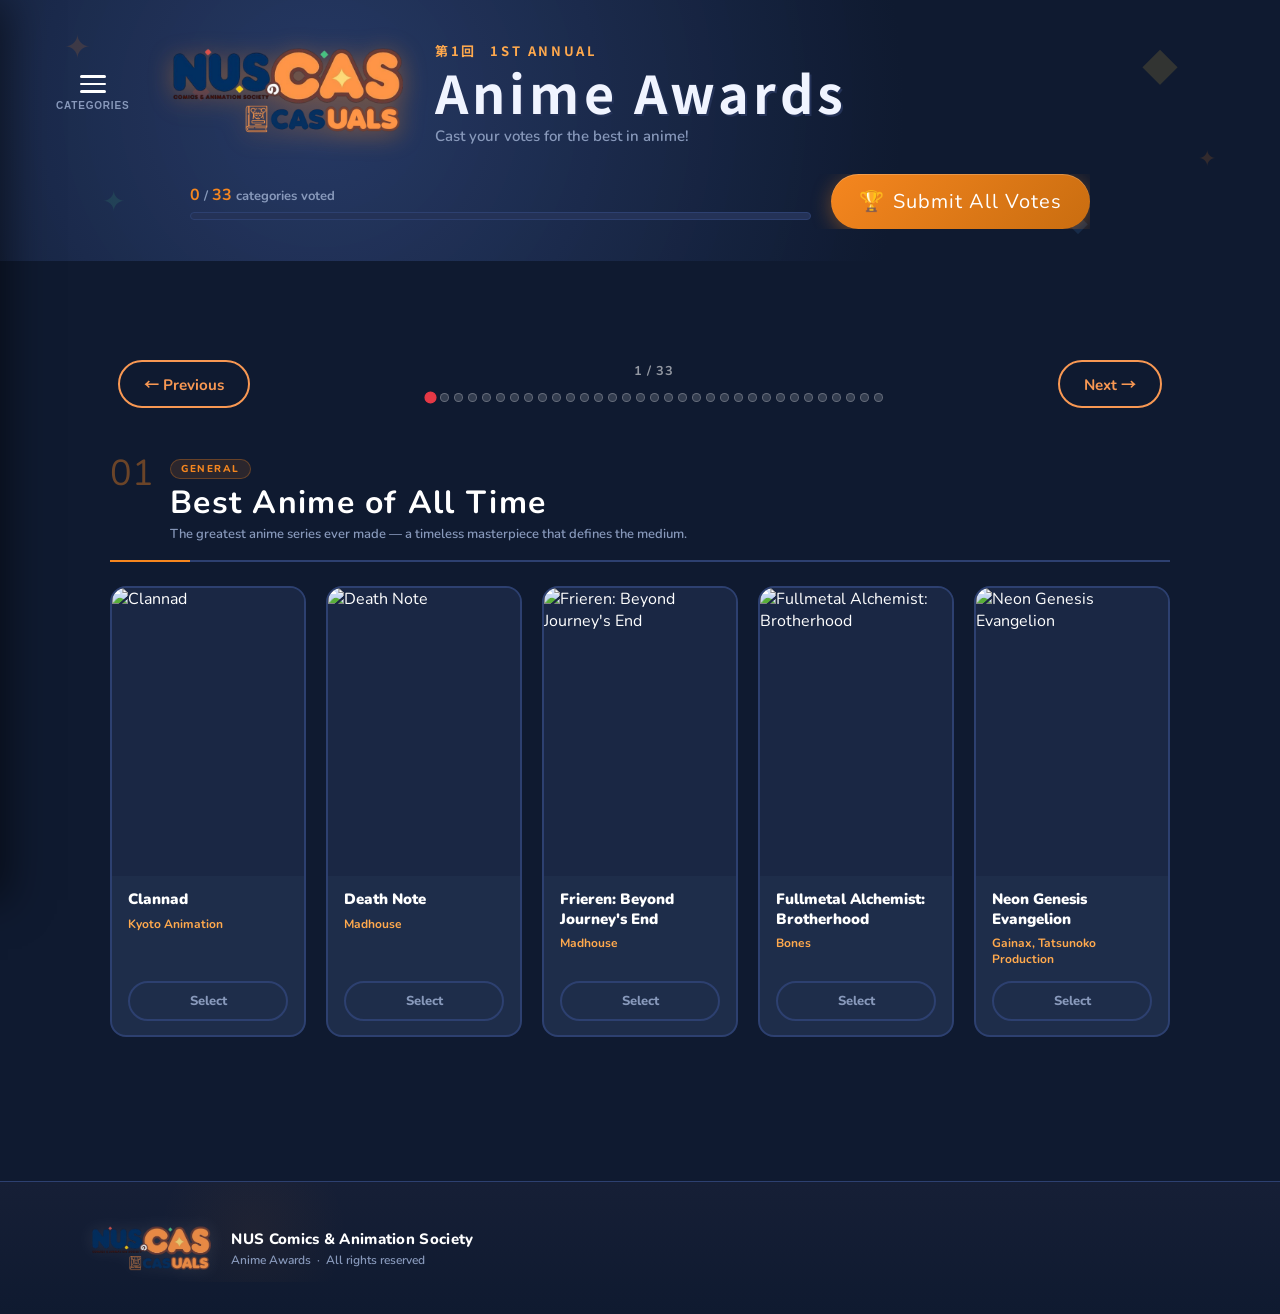
==== index.html @ cc3e3823 "Updated UI. Added Sidebar. Reorganized data.js." ====
<!DOCTYPE html>
<html lang="en">
<head>
  <meta charset="UTF-8" />
  <meta name="viewport" content="width=device-width, initial-scale=1.0" />
  <title>NUS CAS Anime Awards</title>
  <link rel="preconnect" href="https://fonts.googleapis.com">
  <link href="https://fonts.googleapis.com/css2?family=Bangers&family=Nunito:wght@400;600;700;800;900&family=Noto+Sans+JP:wght@400;700;900&display=swap" rel="stylesheet">
  <link rel="stylesheet" href="css/style.css" />
</head>
<body>

  <!-- SIDEBAR -->
  <div class="sidebar-overlay" id="sidebar-overlay" onclick="closeSidebar()"></div>
  <nav class="sidebar" id="sidebar">
    <div class="sidebar-header">
      <span class="sidebar-title">Category List</span>
      <button class="sidebar-close" onclick="closeSidebar()">✕</button>
    </div>
    <div class="sidebar-body" id="sidebar-body">
      <!-- injected by JS -->
    </div>
  </nav>

  <!-- HERO HEADER -->
  <header class="site-header">
    <div class="header-bg-effects">
      <div class="sparkle s1">✦</div>
      <div class="sparkle s2">◆</div>
      <div class="sparkle s3">✦</div>
      <div class="sparkle s4">◆</div>
      <div class="sparkle s5">✦</div>
      <div class="sparkle s6">◆</div>
    </div>
    <div class="header-inner">
      <button class="sidebar-toggle" onclick="openSidebar()" aria-label="Open category list">
        <span></span><span></span><span></span>
        <div class="sidebar-toggle-label">Categories</div>
      </button>
      <div class="logo-wrap">
        <img src="assets/logo-Photoroom.png" alt="NUS CAS Logo" class="site-logo" onerror="this.style.display='none'">
      </div>
      <div class="header-title-block">
        <p class="header-eyebrow"><span class="jp-text">第1回</span> 1st Annual</p>
        <h1 class="site-title">
          <span class="title-line2">Anime Awards</span>
        </h1>
        <p class="header-subtitle">Cast your votes for the best in anime!</p>
      </div>
    </div>

    <!-- Vote All Button -->
    <div class="header-cta">
      <div class="voting-status-bar">
        <div class="progress-info">
          <span id="categories-voted">0</span> / <span id="categories-total">25</span> categories voted
        </div>
        <div class="progress-track">
          <div class="progress-fill" id="vote-progress-bar"></div>
        </div>
      </div>
      <button class="btn-submit-all" id="submit-all-btn" onclick="submitAllVotes()">
        <span class="btn-icon">🏆</span> Submit All Votes
      </button>
    </div>
  </header>

  <!-- MAIN CONTENT -->
  <main class="main-content" id="main-content">
    <div class="categories-container" id="categories-container">
      <!-- Categories injected by JS -->
    </div>
  </main>

  <!-- SUBMISSION MODAL -->
<div class="modal-overlay" id="submit-modal" style="display:none">
    <div class="modal-box">
      <button class="modal-close-x" onclick="closeModal()" aria-label="Close modal">&times;</button>
      
      <div class="modal-header">
        <span class="modal-icon">🎌</span>
        <h2>Confirm Your Votes</h2>
      </div>
      <div class="modal-body" id="modal-vote-summary">
        </div>
      <div class="modal-unvoted-warning" id="modal-unvoted" style="display:none">
        <span>⚠️</span> <span id="unvoted-text"></span>
      </div>
      <div class="modal-actions">
        <button class="btn-cancel" onclick="closeModal()">Go Back</button>
        <button class="btn-confirm" id="confirm-submit-btn" onclick="confirmSubmit()">
          <span>Submit Votes 🏆</span>
        </button>
      </div>
    </div>
  </div>

  <!-- SUCCESS TOAST -->
  <div class="toast" id="toast" style="display:none">
    <span class="toast-icon">✅</span>
    <span id="toast-msg">Vote submitted!</span>
  </div>

  <!-- ALREADY VOTED MODAL -->
  <div class="modal-overlay" id="voted-modal" style="display:none">
    <div class="modal-box voted-modal-box">
      <div class="voted-icon">🏆</div>
      <h2>You've Already Voted!</h2>
      <p>Your votes have been recorded. Results will be revealed at the award ceremony.</p>
      <p class="voted-sub">Thank you for participating in the NUS CAS Anime Awards!</p>
      <button class="btn-confirm" onclick="document.getElementById('voted-modal').style.display='none'">Close</button>
    </div>
  </div>

  <footer class="site-footer">
  <div class="footer-inner">
    <img src="assets/logo-Photoroom.png" alt="NUSCAS Logo" class="footer-logo">
    <div class="footer-text-wrap">
      <div class="footer-name">NUS Comics & Animation Society</div>
      <div class="footer-sub">Anime Awards &nbsp;·&nbsp; All rights reserved</div>
    </div>
  </div>
</footer>

  <script src="js/data.js"></script>
  <script src="js/app.js"></script>
</body>
</html>
---- css/style.css ----
/* ============================
   CSS VARIABLES & RESET
   ============================ */
:root {
  --navy: #1a2744;
  --navy-dark: #0f1a30;
  --navy-mid: #243257;
  --orange: #f5861f;
  --orange-light: #ffa94d;
  --orange-dark: #c96d10;
  --red-diamond: #e03b3b;
  --green-diamond: #3db87a;
  --yellow-diamond: #f5c842;
  --blue-light: #4a90d9;
  --white: #ffffff;
  --off-white: #f0f4ff;
  --text-muted: #8899bb;
  --card-bg: #1e2d4a;
  --card-border: #2d4070;
  --radius: 16px;
  --radius-sm: 10px;
  --shadow: 0 8px 32px rgba(0,0,0,0.4);
  --shadow-lg: 0 16px 60px rgba(0,0,0,0.5);
  --transition: 0.25s cubic-bezier(0.34, 1.56, 0.64, 1);
}

*, *::before, *::after { box-sizing: border-box; margin: 0; padding: 0; }

html { scroll-behavior: smooth; }

body {
  font-family: 'Nunito', 'Noto Sans JP', sans-serif;
  background-color: var(--navy-dark);
  color: var(--white);
  min-height: 100vh;
  overflow-x: hidden;
  padding-top: 280px;
}

@media (max-width: 600px) {
  body { padding-top: 400px; }
}

/* ============================
   HEADER
   ============================ */
.site-header {
  background: radial-gradient(
    circle at 25% 40%, 
    rgba(45, 66, 115, 0.8) 0%,
    var(--navy-dark) 60%        
  );
  padding: 40px 24px 32px;
  position: relative;
  overflow: hidden;
  position: fixed;
  top: 0;
  left: 0;
  width: 100%;
  z-index: 1000;
  transition: all 0.3s cubic-bezier(0.4, 0, 0.2, 1);
}

.site-header.compact {
  padding: 10px 24px;
  /* Glassmorphism background - this creates the parallax depth! */
  background: rgba(15, 26, 48, 0.85); 
  backdrop-filter: blur(16px);
  -webkit-backdrop-filter: blur(16px);
  border-bottom: 1px solid var(--orange);
  box-shadow: 0 10px 30px rgba(0, 0, 0, 0.5);
}

.site-header::after {
  content: "";
  position: absolute;
  inset: 0;
  opacity: 0.03;
  background-image: url("https://www.transparenttextures.com/patterns/stardust.png");
  pointer-events: none;
}

.site-logo {
  filter: drop-shadow(0 0 10px rgba(255, 255, 255, 0.2));
  transition: height 0.3s cubic-bezier(0.4, 0, 0.2, 1), filter 0.3s ease;
  /* This adds a very faint 'aura' around the logo */
}

/* 4. Smoothly shrink the logo and text */
.site-logo {
  transition: height 0.3s ease;
}
.site-header.compact .site-logo {
  height: 48px; /* Shrinks the logo */
}

.site-header.compact .title-cas,
.site-header.compact .title-uals {
  font-size: 28px; /* Shrinks the title */
  transition: font-size 0.3s ease;
}

.header-eyebrow,
.title-line2,
.header-subtitle,
.header-cta {
  transition: opacity 0.2s ease-out, max-height 0.3s ease, margin 0.3s ease;
  max-height: 150px; /* Arbitrary number large enough to hold the content */
  opacity: 1;
  overflow: hidden;
}

.site-header.compact .header-eyebrow,
.site-header.compact .title-line2,
.site-header.compact .header-subtitle {
  opacity: 0;
  max-height: 0;
  margin-top: 0;
  margin-bottom: 0;
  pointer-events: none;
}

/* ── COMPACT HEADER: PROGRESS BAR ── */

/* Move the progress container to the right side */
.site-header.compact .header-cta {
  position: absolute;
  right: 24px;
  top: 50%;
  transform: translateY(-50%);
  margin-top: 0;
  width: 250px; 
  transition: opacity 0.3s ease;
}

/* Hide the giant submit button in the thin header to save space */
.site-header.compact .btn-submit-all {
  display: none;
}

/* Adjust the text slightly for the thin bar */
.site-header.compact .progress-info {
  margin-bottom: 4px;
  font-size: 12px;
}

/* ── MOBILE: EDGE LOADING BAR ── */
@media (max-width: 768px) {
  .site-header.compact .header-cta {
    /* Snap it to the absolute bottom edge of the header */
    top: auto;
    bottom: 0;
    right: 0;
    left: 0;
    width: 100%;
    transform: none;
  }
  
  .site-header.compact .progress-info {
    display: none; /* Hide the text on mobile so it doesn't overlap the logo */
  }
  
  .site-header.compact .progress-track {
    border-radius: 0; /* Make it a flat line */
    height: 3px;      /* Super thin Apple-style loading bar */
    border: none;
  }
  
  .site-header.compact .progress-fill {
    border-radius: 0;
  }
}

.category-nav {
  top: 66px; /* Adjust this by a few px if it overlaps the thin header */
}

.header-bg-effects {
  position: absolute; inset: 0; pointer-events: none; overflow: hidden;
}

.sparkle {
  position: absolute;
  font-size: 24px;
  opacity: 0.15;
  animation: floatSpark 6s ease-in-out infinite;
}
.sparkle.s1 { top: 10%; left: 5%; color: var(--orange); animation-delay: 0s; font-size: 32px; }
.sparkle.s2 { top: 30%; left: 15%; color: var(--red-diamond); animation-delay: 1s; font-size: 18px; }
.sparkle.s3 { top: 70%; left: 8%; color: var(--green-diamond); animation-delay: 2s; font-size: 28px; }
.sparkle.s4 { top: 15%; right: 8%; color: var(--yellow-diamond); animation-delay: 0.5s; font-size: 36px; }
.sparkle.s5 { top: 55%; right: 5%; color: var(--orange); animation-delay: 1.5s; font-size: 22px; }
.sparkle.s6 { top: 80%; right: 15%; color: var(--blue-light); animation-delay: 3s; font-size: 20px; }

@keyframes floatSpark {
  0%, 100% { transform: translateY(0) rotate(0deg); opacity: 0.15; }
  50% { transform: translateY(-20px) rotate(20deg); opacity: 0.35; }
}

.header-inner {
  max-width: 100%;
  padding: 0 24px;
  margin: 0;
  display: flex;
  align-items: center;
  gap: 32px;
  position: relative;
  z-index: 1;
}

.site-logo {
  height: 100px;
  width: auto;
  filter: drop-shadow(0 4px 12px rgba(245,134,31,0.4));
  flex-shrink: 0;
}

.header-eyebrow {
  font-family: 'Noto Sans JP', sans-serif;
  font-size: 13px;
  font-weight: 700;
  letter-spacing: 0.2em;
  text-transform: uppercase;
  color: var(--orange-light);
  margin-bottom: 6px;
}

.jp-text { margin-right: 8px; }

.site-title {
  font-family: 'Noto Sans JP', cursive;
  letter-spacing: 0.04em;
  line-height: 1;
  margin-bottom: 8px;
}

.title-cas {
  font-size: clamp(48px, 8vw, 80px);
  color: var(--orange);
  text-shadow: 3px 3px 0 var(--orange-dark), 0 0 40px rgba(245,134,31,0.5);
}

.title-uals {
  font-size: clamp(48px, 8vw, 80px);
  color: var(--white);
  text-shadow: 3px 3px 0 var(--navy-mid);
}

.title-line2 {
  display: block;
  font-size: clamp(28px, 5vw, 52px);
  color: var(--off-white);
  text-shadow: 2px 2px 0 var(--navy-mid);
  letter-spacing: 0.08em;
}

.header-subtitle {
  font-size: 15px;
  color: var(--text-muted);
  font-weight: 600;
}

/* Progress / CTA */
.header-cta {
  max-width: 900px;
  margin: 28px auto 0;
  display: flex;
  align-items: center;
  gap: 20px;
  position: relative;
  z-index: 1;
  flex-wrap: wrap;
}

.voting-status-bar {
  flex: 1;
  min-width: 200px;
}

.progress-info {
  font-size: 13px;
  font-weight: 700;
  color: var(--text-muted);
  margin-bottom: 6px;
}

.progress-info span {
  color: var(--orange);
  font-size: 16px;
}

.progress-track {
  height: 8px;
  background: var(--navy-mid);
  border-radius: 99px;
  overflow: hidden;
  border: 1px solid var(--card-border);
}

.progress-fill {
  height: 100%;
  width: 0%;
  background: linear-gradient(90deg, var(--orange), var(--yellow-diamond));
  border-radius: 99px;
  transition: width 0.5s ease;
  box-shadow: 0 0 10px rgba(245,134,31,0.6);
}

.btn-submit-all {
  background: linear-gradient(135deg, var(--orange), var(--orange-dark));
  color: white;
  border: none;
  padding: 14px 28px;
  border-radius: 50px;
  font-family: 'Nunito', cursive;
  font-size: 20px;
  letter-spacing: 0.05em;
  cursor: pointer;
  display: flex;
  align-items: center;
  gap: 8px;
  box-shadow: 0 4px 20px rgba(245,134,31,0.4), inset 0 1px 0 rgba(255,255,255,0.2);
  transition: transform 0.2s, box-shadow 0.2s;
  white-space: nowrap;
}

.btn-submit-all:hover {
  transform: scale(0.95);
  filter: brightness(1.15);
}

/* ============================
   CATEGORY FILTER NAV
   ============================ */
.category-nav {
  background: var(--navy);
  border-bottom: 2px solid var(--card-border);
  position: sticky;
  top: 0;
  z-index: 100;
  box-shadow: 0 4px 20px rgba(0,0,0,0.4);
}

.category-nav-inner {
  max-width: 1100px;
  margin: 0 auto;
  padding: 12px 20px;
  display: flex;
  gap: 8px;
  overflow-x: auto;
  scrollbar-width: none;
}
.category-nav-inner::-webkit-scrollbar { display: none; }

.cat-filter {
  background: var(--navy-mid);
  color: var(--text-muted);
  border: 2px solid var(--card-border);
  padding: 7px 18px;
  border-radius: 50px;
  font-family: 'Nunito', sans-serif;
  font-weight: 800;
  font-size: 13px;
  cursor: pointer;
  white-space: nowrap;
  transition: all 0.2s;
}

.cat-filter:hover {
  border-color: var(--orange);
  color: var(--orange);
}

.cat-filter.active {
  background: var(--orange);
  color: white;
  border-color: var(--orange);
  box-shadow: 0 2px 12px rgba(245,134,31,0.4);
}

/* ============================
   MAIN CONTENT
   ============================ */
.main-content {
  max-width: 1100px;
  margin: 0 auto;
  padding: 40px 20px 80px;
}

/* ============================
   CATEGORY SECTION
   ============================ */
.category-section {
  margin-bottom: 64px;
  animation: fadeInUp 0.5s ease both;
}

@keyframes fadeInUp {
  from { opacity: 0; transform: translateY(30px); }
  to { opacity: 1; transform: translateY(0); }
}

.category-header {
  display: flex;
  align-items: flex-start;
  gap: 16px;
  margin-bottom: 24px;
  padding-bottom: 16px;
  border-bottom: 2px solid var(--card-border);
  position: relative;
}

.category-header::before {
  content: '';
  position: absolute;
  bottom: -2px; left: 0;
  width: 80px; height: 2px;
  background: var(--orange);
}

.category-number {
  font-family: 'Nunito', cursive;
  font-size: 36px;
  color: var(--orange);
  opacity: 0.4;
  line-height: 1;
  min-width: 44px;
}

.category-title-wrap {}

.category-tag {
  display: inline-block;
  font-size: 10px;
  font-weight: 800;
  text-transform: uppercase;
  letter-spacing: 0.15em;
  color: var(--orange);
  background: rgba(245,134,31,0.12);
  border: 1px solid rgba(245,134,31,0.3);
  padding: 2px 10px;
  border-radius: 50px;
  margin-bottom: 6px;
}

.category-name {
  font-family: 'Nunito', cursive;
  font-size: clamp(22px, 4vw, 32px);
  letter-spacing: 0.04em;
  color: var(--white);
  line-height: 1.1;
}

.category-description {
  font-size: 13px;
  color: var(--text-muted);
  margin-top: 5px;
  font-weight: 600;
  max-width: 600px;
  line-height: 1.5;
}

.voted-badge {
  margin-left: auto;
  display: none;
  align-items: center;
  gap: 6px;
  background: rgba(61,184,122,0.15);
  border: 1px solid var(--green-diamond);
  color: var(--green-diamond);
  padding: 6px 14px;
  border-radius: 50px;
  font-weight: 800;
  font-size: 13px;
  white-space: nowrap;
  flex-shrink: 0;
}

.voted-badge.visible { display: flex; }

/* ============================
   NOMINEES GRID
   ============================ */
.nominees-grid {
  display: grid;
  grid-template-columns: repeat(5, 1fr); 
  gap: 20px;
  margin-top: 20px;
}

/* ============================
   NOMINEE CARD
   ============================ */
.nominee-card {
  background: var(--card-bg);
  border: 2px solid var(--card-border);
  border-radius: var(--radius);
  overflow: hidden;
  cursor: pointer;
  transition: transform var(--transition), border-color 0.2s, box-shadow 0.2s;
  position: relative;
  display: flex;
  flex-direction: column;
  height: 100%;
}

.nominee-card:hover {
  transform: translateY(-6px) scale(1.01);
  border-color: var(--orange);
  box-shadow: 0 12px 40px rgba(245,134,31,0.2);
}

.nominee-card.selected {
  border-color: var(--orange);
  box-shadow: 0 0 0 3px rgba(245,134,31,0.25), 0 12px 40px rgba(245,134,31,0.3);
  transform: translateY(-4px);
}

.nominee-card.selected .card-overlay {
  opacity: 1;
}

/* Media container */
.card-media {
  position: relative;
  width: 100%;
  aspect-ratio: 2 / 3;
  background: var(--navy);
  overflow: hidden;
}

/* Thumbnail image — always visible, sits behind video */
.card-media .card-thumbnail {
  width: 100%; height: 100%;
  object-fit: cover;
  display: block;
  position: absolute;
  inset: 0;
  z-index: 1;
}

.card-media .thumbnail-fallback {
  width: 100%; height: 100%;
  position: absolute;
  inset: 0;
  z-index: 1;
  display: flex;
  align-items: center;
  justify-content: center;
  background: linear-gradient(135deg, var(--navy-mid), var(--navy-dark));
}

/* Video sits on top of thumbnail, hidden until playing */
.card-media video {
  width: 100%; height: 100%;
  object-fit: cover;
  position: absolute;
  inset: 0;
  z-index: 2;
  opacity: 0;
  transition: opacity 0.3s;
  pointer-events: none;
}

.card-media .play-btn {
  position: absolute;
  bottom: 10px; right: 10px;
  background: rgba(245,134,31,0.9);
  color: white;
  border: none;
  border-radius: 50%;
  width: 36px; height: 36px;
  font-size: 14px;
  cursor: pointer;
  display: flex; align-items: center; justify-content: center;
  transition: transform 0.2s, background 0.2s;
  z-index: 10;
}
.card-media .play-btn:hover {
  transform: scale(1.15);
  background: var(--orange);
}

/* No media placeholder */
.no-media-placeholder {
  width: 100%; height: 100%;
  display: flex; flex-direction: column;
  align-items: center; justify-content: center;
  gap: 8px;
  color: var(--text-muted);
  font-size: 13px;
  font-weight: 700;
  background: linear-gradient(135deg, var(--navy-mid), var(--navy-dark));
}
.no-media-placeholder .placeholder-icon { font-size: 36px; opacity: 0.4; }

/* Card overlay when selected */
.card-overlay {
  position: absolute;
  inset: 0;
  background: rgba(245,134,31,0.12);
  opacity: 0;
  transition: opacity 0.2s;
  pointer-events: none;
  z-index: 9;
  display: flex; align-items: flex-start; justify-content: flex-end;
  padding: 10px;
}

.card-check {
  background: var(--orange);
  color: white;
  width: 28px; height: 28px;
  border-radius: 50%;
  display: flex; align-items: center; justify-content: center;
  font-size: 15px;
  font-weight: 900;
  box-shadow: 0 2px 8px rgba(0,0,0,0.4);
}

/* Card info */
.card-info {
  padding: 14px 16px;
  flex: 1; 
  display: flex;
  flex-direction: column;
}

.card-anime-name {
  font-family: 'Nunito', sans-serif;
  font-weight: 900;
  font-size: 15px;
  color: var(--white);
  margin-bottom: 4px;
  line-height: 1.3;
}

.card-nominee-label {
  font-size: 11px;
  font-weight: 700;
  color: var(--text-muted);
  text-transform: uppercase;
  letter-spacing: 0.1em;
}

/* For character/person nominees */
.card-secondary {
  font-size: 12px;
  color: var(--orange-light);
  font-weight: 700;
  margin-top: 2px;
}

/* Vote button inside card */
.card-vote-btn {
  margin: 0 16px 14px;
  width: calc(100% - 32px);
  padding: 9px;
  border-radius: 50px;
  border: 2px solid var(--card-border);
  background: transparent;
  color: var(--text-muted);
  font-family: 'Nunito', sans-serif;
  font-weight: 800;
  font-size: 13px;
  cursor: pointer;
  transition: all 0.2s;
}

.nominee-card:hover .card-vote-btn {
  border-color: var(--orange);
  color: var(--orange);
}

.nominee-card.selected .card-vote-btn {
  background: var(--orange);
  border-color: var(--orange);
  color: white;
  box-shadow: 0 2px 12px rgba(245,134,31,0.3);
}

/* Category already voted state */
.category-section.has-voted .nominee-card:not(.selected) {
  opacity: 0.5;
  pointer-events: none;
}

/* ============================
   MODALS
   ============================ */
.modal-overlay {
  position: fixed; inset: 0;
  background: rgba(10,15,30,0.85);
  backdrop-filter: blur(8px);
  z-index: 1000;
  display: flex; align-items: center; justify-content: center;
  padding: 20px;
  animation: fadeIn 0.2s ease;
}

@keyframes fadeIn { from { opacity: 0; } to { opacity: 1; } }

.modal-box {
  position: relative;
  background: var(--navy);
  border: 2px solid var(--card-border);
  border-radius: 20px;
  padding: 32px;
  max-width: 560px;
  width: 100%;
  max-height: 80vh;
  overflow-y: auto;
  box-shadow: var(--shadow-lg);
  animation: slideUp 0.3s cubic-bezier(0.34,1.56,0.64,1);
}

.modal-close-x {
  position: absolute;
  top: 16px;
  right: 16px;
  
  /* Circle Styling */
  width: 36px;
  height: 36px;
  background: var(--navy-mid); /* Darker blue circle to start */
  border: 1px solid var(--card-border);
  border-radius: 50%;
  
  /* Centering the X */
  display: flex;
  align-items: center;
  justify-content: center;
  
  /* Text/Icon Styling */
  color: var(--text-muted);
  font-size: 24px;
  line-height: 1;
  cursor: pointer;
  z-index: 10;
  
  /* Smooth transitions */
  transition: all 0.2s cubic-bezier(0.4, 0, 0.2, 1);
}

.modal-close-x:hover {
  background: var(--orange); /* Turns orange on hover */
  color: var(--white);       /* X turns white */
  border-color: var(--orange-light);
  transform: rotate(90deg) scale(1.1); /* Fun anime-style rotation */
  box-shadow: 0 0 15px rgba(245, 134, 31, 0.4);
}

/* Mobile adjustment */
@media (max-width: 600px) {
  .modal-close-x {
    top: 12px;
    right: 12px;
    width: 32px;
    height: 32px;
    font-size: 20px;
  }
}

@keyframes slideUp {
  from { opacity: 0; transform: translateY(40px) scale(0.95); }
  to { opacity: 1; transform: translateY(0) scale(1); }
}

/* Triggers when the .closing class is added by JS */
.modal-overlay.closing {
  animation: fadeOut 0.2s ease forwards;
}

.modal-overlay.closing .modal-box {
  /* Reversed version of your slideUp */
  animation: slideDown 0.2s cubic-bezier(0.34, 1.56, 0.64, 1) forwards;
}

@keyframes fadeOut {
  from { opacity: 1; }
  to { opacity: 0; }
}

@keyframes slideDown {
  from { 
    opacity: 1; 
    transform: translateY(0) scale(1); 
  }
  to { 
    opacity: 0; 
    transform: translateY(20px) scale(0.95); 
  }
}

.modal-header {
  display: flex; align-items: center; gap: 12px;
  margin-bottom: 24px;
}
.modal-icon { font-size: 32px; }
.modal-header h2 {
  font-family: 'Nunito', cursive;
  font-size: 28px;
  letter-spacing: 0.04em;
}

.vote-summary-item {
  display: flex;
  justify-content: space-between;
  align-items: center;
  padding: 10px 0;
  border-bottom: 1px solid var(--card-border);
  gap: 12px;
}

.vote-summary-item:last-child { border-bottom: none; }

.summary-category {
  font-size: 12px;
  font-weight: 800;
  color: var(--text-muted);
  text-transform: uppercase;
  letter-spacing: 0.08em;
  flex: 1;
}

.summary-pick {
  font-weight: 800;
  font-size: 14px;
  color: var(--orange-light);
  text-align: right;
}

.summary-novote {
  font-weight: 700;
  font-size: 13px;
  color: var(--red-diamond);
  font-style: italic;
  text-align: right;
}

.modal-unvoted-warning {
  background: rgba(224,59,59,0.1);
  border: 1px solid rgba(224,59,59,0.3);
  border-radius: var(--radius-sm);
  padding: 10px 14px;
  margin-top: 16px;
  font-size: 13px;
  font-weight: 700;
  color: var(--red-diamond);
  display: flex; gap: 8px; align-items: flex-start;
}

.modal-actions {
  display: flex; gap: 12px; margin-top: 24px;
}

.btn-cancel {
  flex: 1;
  padding: 12px;
  border-radius: 50px;
  border: 2px solid var(--card-border);
  background: transparent;
  color: var(--text-muted);
  font-family: 'Nunito', sans-serif;
  font-weight: 800;
  cursor: pointer;
  transition: all 0.2s;
}
.btn-cancel:hover { border-color: var(--white); color: var(--white); }

.btn-confirm {
  flex: 2;
  padding: 12px;
  border-radius: 50px;
  border: none;
  background: linear-gradient(135deg, var(--orange), var(--orange-dark));
  color: white;
  font-family: 'Nunito', cursive;
  font-size: 20px;
  letter-spacing: 0.05em;
  cursor: pointer;
  box-shadow: 0 4px 16px rgba(245,134,31,0.35);
  transition: all 0.2s;
}
.btn-confirm:hover { transform: translateY(-1px); box-shadow: 0 6px 24px rgba(245,134,31,0.5); }

.voted-modal-box { text-align: center; }
.voted-icon { font-size: 64px; margin-bottom: 16px; }
.voted-modal-box h2 {
  font-family: 'Nunito', cursive;
  font-size: 32px;
  letter-spacing: 0.04em;
  margin-bottom: 12px;
  color: var(--orange);
}
.voted-modal-box p { color: var(--text-muted); font-weight: 600; margin-bottom: 8px; font-size: 15px; }
.voted-sub { font-size: 13px; margin-bottom: 24px; }

/* ============================
   TOAST
   ============================ */
.toast {
  position: fixed;
  bottom: 30px; left: 50%;
  transform: translateX(-50%);
  background: #1e3d25;
  border: 1.5px solid var(--green-diamond);
  color: var(--green-diamond);
  padding: 12px 24px;
  border-radius: 50px;
  font-weight: 800;
  font-size: 14px;
  display: flex; align-items: center; gap: 10px;
  box-shadow: 0 8px 32px rgba(0,0,0,0.4);
  z-index: 2000;
  animation: toastIn 0.3s ease;
}
@keyframes toastIn {
  from { opacity:0; transform: translateX(-50%) translateY(20px); }
  to { opacity:1; transform: translateX(-50%) translateY(0); }
}

/* ============================
   ENHANCED FOOTER
   ============================ */
.site-footer {
  /* Linear gradient that feels like a soft light hitting the top edge */
  background: linear-gradient(to bottom, #161f36 0%, var(--navy-dark) 100%);
  border-top: 1px solid var(--card-border);
  padding: 40px 24px;
  position: relative;
  overflow: hidden;
}

/* Subtle glow behind the logo area specifically */
.site-footer::before {
  content: "";
  position: absolute;
  top: 0;
  left: 10%;
  width: 250px;
  height: 100px;
  background: radial-gradient(circle, rgba(245, 134, 31, 0.05) 0%, transparent 70%);
  pointer-events: none;
}

.footer-inner {
  max-width: 1100px; /* Matched to your main-content width */
  margin: 0 auto;
  display: flex;
  align-items: center;
  gap: 20px;
  position: relative;
  z-index: 1;
}

.footer-logo {
  height: 52px;
  width: auto;
  opacity: 0.9; /* Slightly higher than before for better visibility */
  filter: drop-shadow(0 0 8px rgba(255, 255, 255, 0.1));
  transition: opacity 0.3s ease;
}

.footer-logo:hover {
  opacity: 1;
}

.footer-text-wrap {
  display: flex;
  flex-direction: column;
}

.footer-name {
  font-weight: 800;
  font-size: 15px;
  color: var(--white);
  letter-spacing: 0.02em;
}

.footer-sub {
  font-size: 12px;
  color: var(--text-muted);
  margin-top: 3px;
  font-weight: 600;
}

/* ============================
   VIDEO PLAYING STATE
   ============================ */
/* When playing: video fades in over the thumbnail */
.card-media.playing video {
  opacity: 1;
}
/* Thumbnail stays underneath — always visible when not playing */

.card-media .play-btn.playing::before { content: '⏸'; }
.card-media .play-btn:not(.playing)::before { content: '▶'; }

/* ============================
   EMPTY / HIDDEN STATES
   ============================ */
.category-section.hidden { display: none; }

/* ============================
   SCROLLBAR
   ============================ */
::-webkit-scrollbar { width: 6px; height: 6px; }
::-webkit-scrollbar-track { background: var(--navy-dark); }
::-webkit-scrollbar-thumb { background: var(--navy-mid); border-radius: 99px; }
::-webkit-scrollbar-thumb:hover { background: var(--orange); }

/* ============================
   RESPONSIVE
   ============================ */
@media (max-width: 1024px) {
  .nominees-grid {
    grid-template-columns: repeat(3, 1fr);
  }
}

@media (max-width: 600px) {
  .header-inner { flex-direction: column; gap: 16px; text-align: center; }
  .site-logo { height: 70px; }
  .nominees-grid { grid-template-columns: repeat(2, 1fr); }
  .header-cta { flex-direction: column; align-items: stretch; }
  .btn-submit-all { justify-content: center; }
  .modal-box { padding: 24px 18px; }
}


/* ── Page navigation row ─────────────────────────────────── */
.page-nav {
  display: flex;
  align-items: center;
  justify-content: space-between;
  gap: 1rem;
  margin: 2.5rem 0 3rem;
  padding: 0 0.5rem;
}

/* ── Prev / Next buttons ─────────────────────────────────── */
.btn-page {
  font-family: inherit;
  font-size: 0.95rem;
  font-weight: 700;
  padding: 0.65rem 1.5rem;
  border-radius: 2rem;
  border: 2px solid var(--accent, #f89853);
  background: transparent;
  color: var(--accent, #f89853);
  cursor: pointer;
  -webkit-tap-highlight-color: transparent; /* Removes the ugly default grey flash on iOS/Android */
  transition: background 0.18s, color 0.18s, opacity 0.18s, transform 0.1s; /* Added transform to the transition */
  white-space: nowrap;
}

.btn-page:hover:not(:disabled),
.btn-page:active:not(:disabled) {
  background: var(--orange, #f5861f); /* Make sure this matches your orange variable */
  color: #fff;
}


.btn-page:active:not(:disabled) {
  transform: scale(0.95);
}

/* 4. Ensure the Submit button also gets the squish effect */
.btn-submit-nav:active:not(:disabled) {
  transform: scale(0.95);
}

.btn-submit-nav:hover {
  filter: brightness(1.15);
}

/* ── Center info block ───────────────────────────────────── */
.page-nav-info {
  display: flex;
  flex-direction: column;
  align-items: center;
  gap: 0.55rem;
  flex: 1;
}

.page-counter {
  font-size: 0.8rem;
  font-weight: 700;
  letter-spacing: 0.08em;
  opacity: 0.55;
  text-transform: uppercase;
}

/* ── Dot row ─────────────────────────────────────────────── */
.page-dots {
  display: flex;
  flex-wrap: nowrap;
  justify-content: center;
  gap: 5px;
  max-width: 600px;
  overflow-x: auto;
  scrollbar-width: none;
  padding: 4px 2px;
}
.page-dots::-webkit-scrollbar { display: none; }

.page-dot {
  width: 9px;
  height: 9px;
  border-radius: 50%;
  background: rgba(255, 255, 255, 0.15);
  border: 1.5px solid rgba(255, 255, 255, 0.25);
  cursor: pointer;
  transition: background 0.15s, transform 0.15s, border-color 0.15s;
  flex-shrink: 0;
}

.page-dot:hover {
  transform: scale(1.3);
}

/* Currently visible category */
.page-dot.active {
  background: var(--accent, #e63946);
  border-color: var(--accent, #e63946);
  transform: scale(1.35);
}

/* Category already voted in */
.page-dot.voted {
  background: #3db87a;
  border-color: #3db87a;
}

/* Voted AND currently active */
.page-dot.voted.active {
  background: #3db87a;
  border-color: #3db87a;
  box-shadow: 0 0 0 2px rgba(61, 184, 122, 0.4);
}

/* ── Responsive ──────────────────────────────────────────── */
@media (max-width: 480px) {
  .btn-page {
    padding: 0.55rem 1rem;
    font-size: 0.85rem;
  }
}

/* ── CUSTOM MOBILE DROPDOWN ── */
.custom-mobile-dropdown {
  display: none; /* Hidden on desktop */
  position: relative;
  width: 100%;
  max-width: 280px;
  margin-top: 8px;
  margin-bottom: 8px;
}

.dropdown-btn {
  width: 100%;
  padding: 10px 16px;
  background: var(--navy-mid);
  border: 2px solid var(--card-border);
  border-radius: var(--radius-sm);
  color: var(--white);
  font-family: 'Nunito', sans-serif;
  font-weight: 700;
  font-size: 14px;
  cursor: pointer;
  display: flex;
  justify-content: space-between;
  align-items: center;
  transition: border-color 0.2s;
}

.dropdown-btn:focus, .dropdown-btn:active {
  border-color: var(--orange);
  outline: none;
}

.dropdown-text {
  white-space: nowrap;
  overflow: hidden;
  text-overflow: ellipsis;
  padding-right: 10px;
}

.dropdown-icon {
  font-size: 10px;
  color: var(--orange);
}

/* The List Container */
.dropdown-list {
  display: none; /* Hidden by default */
  position: absolute;
  top: calc(100% + 4px);
  left: 0;
  width: 100%;
  max-height: 250px; /* Limits height so it scrolls */
  overflow-y: auto;
  background: var(--navy-dark);
  border: 2px solid var(--card-border);
  border-radius: var(--radius-sm);
  box-shadow: 0 8px 32px rgba(0,0,0,0.6);
  z-index: 1000;
  list-style: none;
  padding: 0;
  margin: 0;
}

.dropdown-list.show {
  display: block;
  animation: fadeIn 0.2s ease;
}

/* The Individual Items */
.dropdown-item {
  padding: 12px 16px;
  font-family: 'Nunito', sans-serif;
  font-size: 14px;
  font-weight: 600;
  color: var(--text-muted);
  cursor: pointer;
  display: flex;
  justify-content: space-between;
  align-items: center;
  border-bottom: 1px solid rgba(255,255,255,0.05);
  transition: background 0.1s, color 0.1s;
}

.dropdown-item:last-child {
  border-bottom: none;
}

/* Hover & Active States */
.dropdown-item:hover, .dropdown-item:active {
  background: var(--navy-mid);
  color: var(--white);
}

.dropdown-item.active {
  background: rgba(245, 134, 31, 0.1);
  color: var(--orange);
  border-left: 3px solid var(--orange);
  padding-left: 13px; /* Adjust padding to offset the border */
}

/* The Voted Checkmark */
.item-voted {
  color: var(--green-diamond);
  font-weight: 900;
  font-size: 12px;
}

/* ── RESPONSIVE SWITCHING ── */
/* ── RESPONSIVE SWITCHING ── */
@media (max-width: 768px) {
  /* Hide the desktop dots */
  .page-dots { display: none; }
  
  /* Show the mobile dropdown */
  .custom-mobile-dropdown { 
    display: block; 
    width: 100%; 
    max-width: 100%; /* Allow it to fill the screen width */
    margin-top: 10px;
  }
  
  /* Use CSS Grid to organize the nav controls */
  .page-nav { 
    display: grid;
    grid-template-columns: 1fr 1fr; /* Split bottom row 50/50 */
    grid-template-areas: 
      "info info"
      "prev next";
    gap: 12px 16px; /* 12px vertical gap, 16px horizontal gap */
    width: 100%;
    margin: 1.5rem 0 2rem;
  }
  
  .page-nav-info { 
    grid-area: info; 
    width: 100%; 
    display: flex; 
    flex-direction: column; 
    align-items: center;
    margin-bottom: 0;
  }

  /* Force buttons into their grid areas and make them fill the space */
  .btn-prev { 
    grid-area: prev; 
    width: 100%; 
    justify-content: center;
  }
  
  .btn-next, .btn-submit-nav { 
    grid-area: next; 
    width: 100%; 
    justify-content: center;
  }
}

/* ============================
   SIDEBAR
   ============================ */
.sidebar-toggle {
  display: flex;
  flex-direction: column;
  align-items: center;
  gap: 5px;
  background: none;
  border: none;
  cursor: pointer;
  padding: 8px;
  flex-shrink: 0;
  z-index: 10;
}

.sidebar-toggle span {
  display: block;
  width: 26px;
  height: 2.5px;
  background: var(--white);
  border-radius: 99px;
  transition: background 0.2s;
}

.sidebar-toggle:hover span { background: var(--orange); }

.sidebar-toggle-label {
  font-size: 10px;
  font-weight: 800;
  letter-spacing: 0.08em;
  text-transform: uppercase;
  color: var(--text-muted);
  margin-top: 2px;
}

.sidebar-toggle:hover .sidebar-toggle-label { color: var(--orange); }

/* Overlay */
.sidebar-overlay {
  display: none;
  position: fixed;
  inset: 0;
  background: rgba(0, 0, 0, 0.6);
  backdrop-filter: blur(4px);
  z-index: 1100;
}
.sidebar-overlay.visible { display: block; }

/* Sidebar panel */
.sidebar {
  position: fixed;
  top: 0; left: 0;
  height: 100%;
  width: 300px;
  background: var(--navy);
  border-right: 2px solid var(--card-border);
  z-index: 1200;
  display: flex;
  flex-direction: column;
  transform: translateX(-100%);
  transition: transform 0.3s cubic-bezier(0.4, 0, 0.2, 1);
  box-shadow: 8px 0 40px rgba(0,0,0,0.5);
}

.sidebar.open { transform: translateX(0); }

.sidebar-header {
  display: flex;
  align-items: center;
  justify-content: space-between;
  padding: 20px 20px 16px;
  border-bottom: 2px solid var(--card-border);
  flex-shrink: 0;
}

.sidebar-title {
  font-family: 'Bangers', cursive;
  font-size: 22px;
  letter-spacing: 0.06em;
  color: var(--orange);
}

.sidebar-close {
  background: none;
  border: none;
  color: var(--text-muted);
  font-size: 18px;
  cursor: pointer;
  padding: 4px 8px;
  border-radius: 6px;
  transition: color 0.2s, background 0.2s;
}
.sidebar-close:hover { color: var(--white); background: var(--navy-mid); }

/* Scrollable body */
.sidebar-body {
  overflow-y: auto;
  flex: 1;
  padding: 12px 0 24px;
}

/* Group */
.sidebar-group { margin-bottom: 8px; }

.sidebar-group-label {
  font-size: 10px;
  font-weight: 900;
  text-transform: uppercase;
  letter-spacing: 0.15em;
  color: var(--orange);
  padding: 10px 20px 6px;
  opacity: 0.8;
}

.sidebar-group-list {
  list-style: none;
  padding: 0; margin: 0;
}

/* Item */
.sidebar-item {
  display: flex;
  align-items: center;
  justify-content: space-between;
  padding: 9px 20px;
  cursor: pointer;
  font-size: 13px;
  font-weight: 700;
  color: var(--text-muted);
  border-left: 3px solid transparent;
  transition: background 0.15s, color 0.15s, border-color 0.15s;
}

.sidebar-item:hover {
  background: var(--navy-mid);
  color: var(--white);
}

.sidebar-item.active {
  background: rgba(245,134,31,0.1);
  color: var(--orange);
  border-left-color: var(--orange);
}

.sidebar-item-check {
  color: var(--green-diamond);
  font-weight: 900;
  font-size: 12px;
  flex-shrink: 0;
}
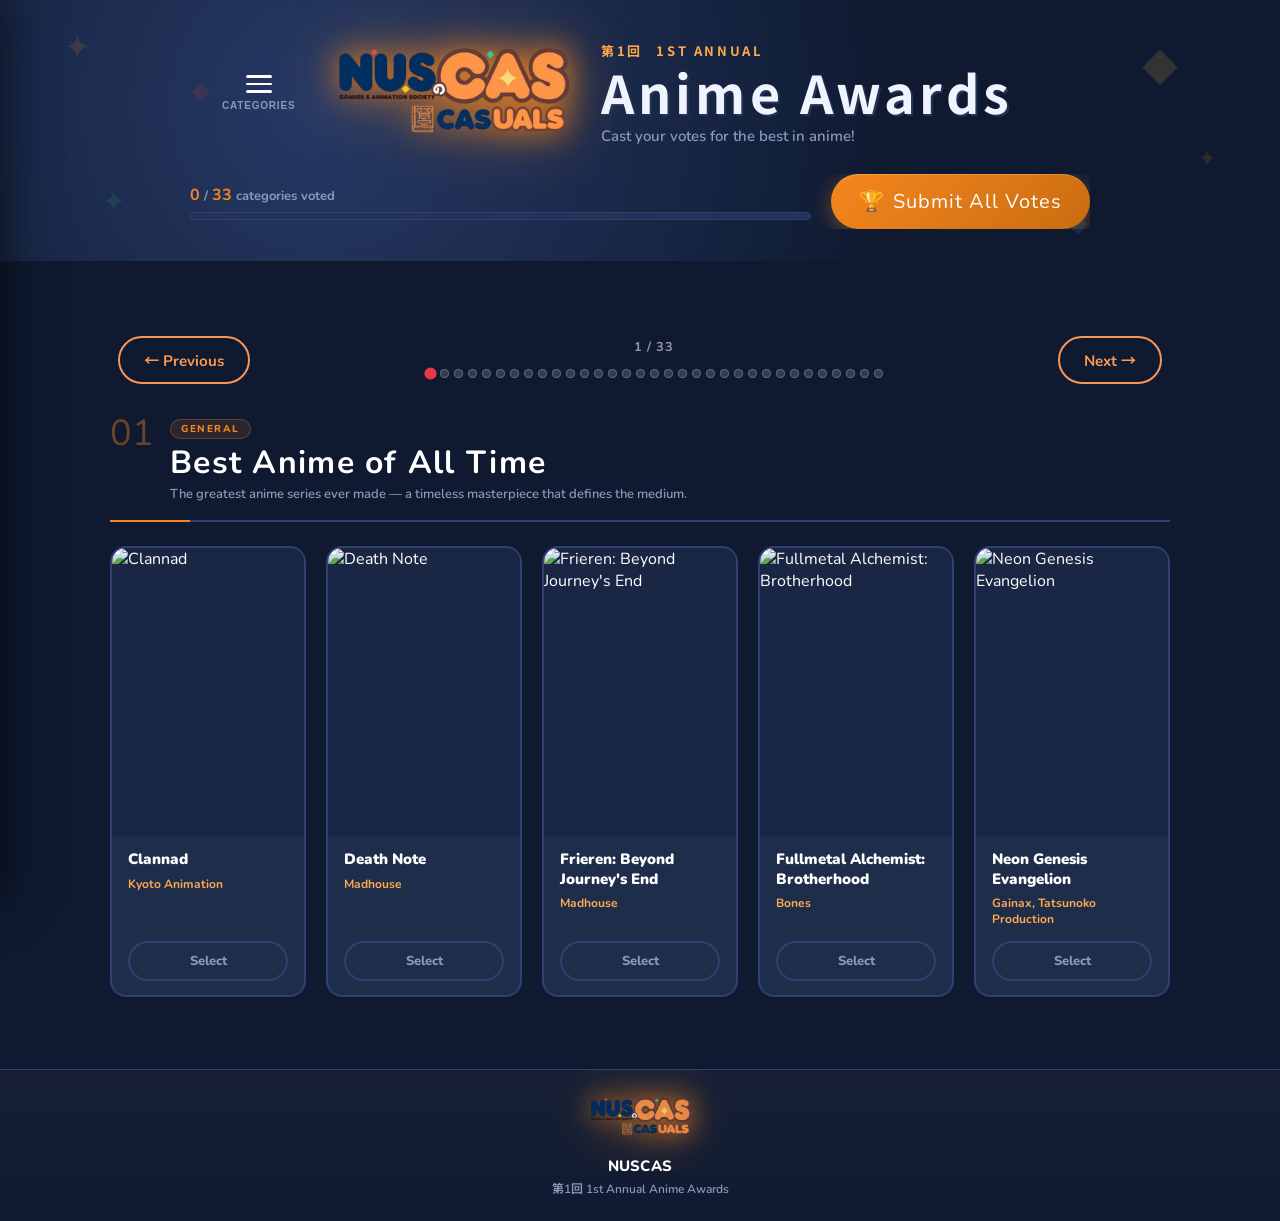
==== commit f597d13a: "Added website link. Fixed autoscroll." ====
--- a/index.html
+++ b/index.html
@@ -114,10 +114,12 @@
 
   <footer class="site-footer">
   <div class="footer-inner">
-    <img src="assets/logo-Photoroom.png" alt="NUSCAS Logo" class="footer-logo">
+    <a href="https://nuscas.com/" target="_blank" rel="noopener noreferrer">
+      <img src="assets/logo-Photoroom.png" alt="NUSCAS Logo" class="footer-logo">
+    </a>
     <div class="footer-text-wrap">
-      <div class="footer-name">NUS Comics & Animation Society</div>
-      <div class="footer-sub">Anime Awards &nbsp;·&nbsp; All rights reserved</div>
+      <span class="footer-name">NUSCAS</span>
+      <span class="footer-sub">第1回 1st Annual Anime Awards</span>
     </div>
   </div>
 </footer>
--- a/css/style.css
+++ b/css/style.css
@@ -38,7 +38,7 @@
 }
 
 @media (max-width: 600px) {
-  body { padding-top: 400px; }
+  body { padding-top: 380px; }
 }
 
 /* ============================
@@ -80,16 +80,6 @@
   pointer-events: none;
 }
 
-.site-logo {
-  filter: drop-shadow(0 0 10px rgba(255, 255, 255, 0.2));
-  transition: height 0.3s cubic-bezier(0.4, 0, 0.2, 1), filter 0.3s ease;
-  /* This adds a very faint 'aura' around the logo */
-}
-
-/* 4. Smoothly shrink the logo and text */
-.site-logo {
-  transition: height 0.3s ease;
-}
 .site-header.compact .site-logo {
   height: 48px; /* Shrinks the logo */
 }
@@ -110,14 +100,35 @@
   overflow: hidden;
 }
 
-.site-header.compact .header-eyebrow,
-.site-header.compact .title-line2,
 .site-header.compact .header-subtitle {
   opacity: 0;
   max-height: 0;
   margin-top: 0;
   margin-bottom: 0;
   pointer-events: none;
+}
+
+/* Ensure the '1st Annual' eyebrow stays visible in compact mode */
+.site-header.compact .header-eyebrow {
+  opacity: 1;
+  max-height: 20px;
+  font-size: 10px; /* Smaller for the thin bar */
+  margin-bottom: 2px;
+  pointer-events: auto;
+}
+
+/* Keep the title shrinking as before */
+.site-header.compact .site-title {
+  margin-bottom: 0;
+}
+
+/* Ensure 'Anime Awards' (title-line2) stays visible in compact mode */
+.site-header.compact .title-line2 {
+  opacity: 1;
+  max-height: 40px;
+  font-size: 18px; /* Scaled down for the thin bar */
+  margin-top: -4px;
+  display: block;
 }
 
 /* ── COMPACT HEADER: PROGRESS BAR ── */
@@ -172,7 +183,7 @@
 }
 
 .category-nav {
-  top: 66px; /* Adjust this by a few px if it overlaps the thin header */
+  top: 85px; /* Adjust this by a few px if it overlaps the thin header */
 }
 
 .header-bg-effects {
@@ -198,9 +209,9 @@
 }
 
 .header-inner {
-  max-width: 100%;
+  max-width: 900px;
   padding: 0 24px;
-  margin: 0;
+  margin: 0 auto;
   display: flex;
   align-items: center;
   gap: 32px;
@@ -208,11 +219,19 @@
   z-index: 1;
 }
 
+.site-header.compact .header-inner {
+  max-width: 100%;
+  margin: 0;
+}
+
+/* Enhanced Logo Glow */
 .site-logo {
   height: 100px;
   width: auto;
-  filter: drop-shadow(0 4px 12px rgba(245,134,31,0.4));
+  filter: drop-shadow(0 0 15px rgba(245,134,31,0.8)) 
+          drop-shadow(0 0 30px rgba(245,134,31,0.4)); /* Doubled intensity */
   flex-shrink: 0;
+  transition: height 0.3s ease, filter 0.3s ease;
 }
 
 .header-eyebrow {
@@ -384,14 +403,14 @@
 .main-content {
   max-width: 1100px;
   margin: 0 auto;
-  padding: 40px 20px 80px;
+  padding: 40px 20px 40px;
 }
 
 /* ============================
    CATEGORY SECTION
    ============================ */
 .category-section {
-  margin-bottom: 64px;
+  margin-bottom: 32px;
   animation: fadeInUp 0.5s ease both;
 }
 
@@ -921,13 +940,13 @@
 }
 
 /* ============================
-   ENHANCED FOOTER
+   ENHANCED FOOTER 
    ============================ */
 .site-footer {
   /* Linear gradient that feels like a soft light hitting the top edge */
   background: linear-gradient(to bottom, #161f36 0%, var(--navy-dark) 100%);
   border-top: 1px solid var(--card-border);
-  padding: 40px 24px;
+  padding: 24px 24px; /* Reduced padding from 40px to 24px for smaller height */
   position: relative;
   overflow: hidden;
 }
@@ -937,7 +956,8 @@
   content: "";
   position: absolute;
   top: 0;
-  left: 10%;
+  left: 50%; /* Moved to center */
+  transform: translateX(-50%); /* Keeps glow centered */
   width: 250px;
   height: 100px;
   background: radial-gradient(circle, rgba(245, 134, 31, 0.05) 0%, transparent 70%);
@@ -945,30 +965,38 @@
 }
 
 .footer-inner {
-  max-width: 1100px; /* Matched to your main-content width */
+  max-width: 1100px;
   margin: 0 auto;
   display: flex;
-  align-items: center;
-  gap: 20px;
+  flex-direction: column; /* Stack logo and text vertically */
+  align-items: center;    /* Center items horizontally */
+  justify-content: center; /* Center items vertically */
+  text-align: center;      /* Center text alignment */
+  gap: 12px;               /* Reduced gap for smaller height */
   position: relative;
   z-index: 1;
 }
 
 .footer-logo {
-  height: 52px;
+  height: 44px;
   width: auto;
-  opacity: 0.9; /* Slightly higher than before for better visibility */
-  filter: drop-shadow(0 0 8px rgba(255, 255, 255, 0.1));
-  transition: opacity 0.3s ease;
+  opacity: 0.9;
+  /* Matching the high-intensity aura from the header */
+  filter: drop-shadow(0 0 12px rgba(245, 134, 31, 0.7)) 
+          drop-shadow(0 0 20px rgba(245, 134, 31, 0.3));
+  transition: opacity 0.3s ease, filter 0.3s ease;
 }
 
 .footer-logo:hover {
   opacity: 1;
+  filter: drop-shadow(0 0 15px rgba(245, 134, 31, 0.9)) 
+          drop-shadow(0 0 25px rgba(245, 134, 31, 0.5));
 }
 
 .footer-text-wrap {
   display: flex;
   flex-direction: column;
+  align-items: center; /* Center the text lines */
 }
 
 .footer-name {
@@ -1035,7 +1063,7 @@
   align-items: center;
   justify-content: space-between;
   gap: 1rem;
-  margin: 2.5rem 0 3rem;
+  margin: 1rem 0 2rem;
   padding: 0 0.5rem;
 }
 
@@ -1262,12 +1290,12 @@
   .page-dots { display: none; }
   
   /* Show the mobile dropdown */
-  .custom-mobile-dropdown { 
+  /* .custom-mobile-dropdown { 
     display: block; 
     width: 100%; 
-    max-width: 100%; /* Allow it to fill the screen width */
+    max-width: 100%; 
     margin-top: 10px;
-  }
+  } */
   
   /* Use CSS Grid to organize the nav controls */
   .page-nav { 
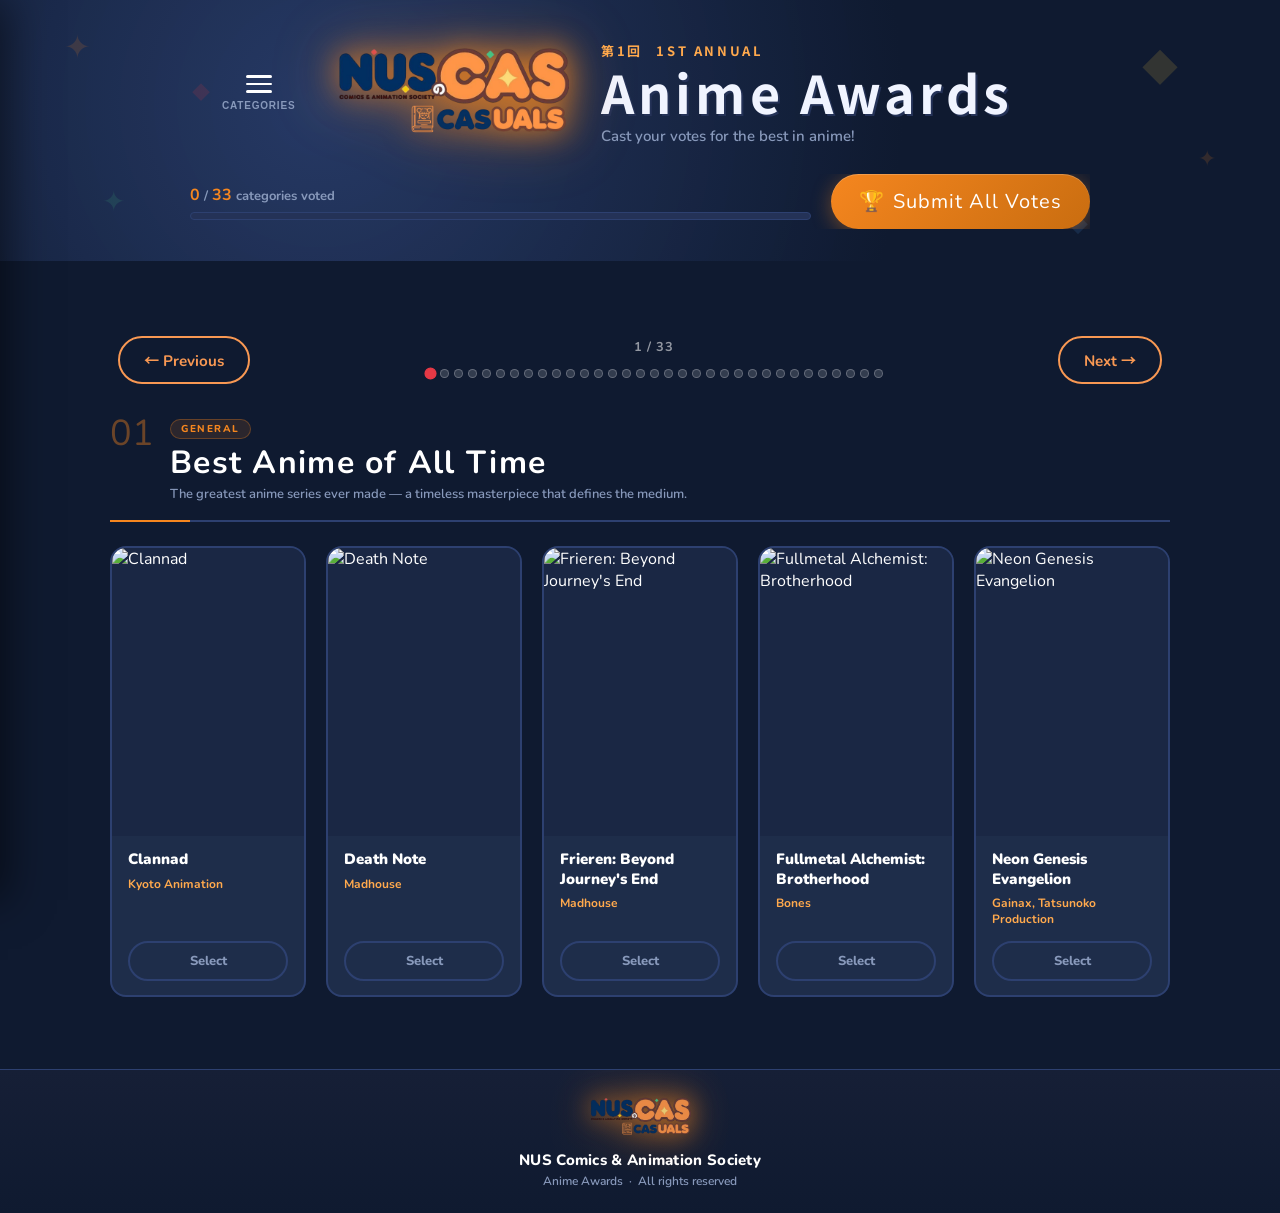
==== commit 5f985594: "Add favicon" ====
--- a/index.html
+++ b/index.html
@@ -3,10 +3,11 @@
 <head>
   <meta charset="UTF-8" />
   <meta name="viewport" content="width=device-width, initial-scale=1.0" />
-  <title>NUS CAS Anime Awards</title>
+  <title>NUSCAS Anime Awards</title>
   <link rel="preconnect" href="https://fonts.googleapis.com">
   <link href="https://fonts.googleapis.com/css2?family=Bangers&family=Nunito:wght@400;600;700;800;900&family=Noto+Sans+JP:wght@400;700;900&display=swap" rel="stylesheet">
   <link rel="stylesheet" href="css/style.css" />
+  <link rel="icon" type="image/png" href="assets/images/nuscas_logo.ico">
 </head>
 <body>
 
@@ -114,12 +115,10 @@
 
   <footer class="site-footer">
   <div class="footer-inner">
-    <a href="https://nuscas.com/" target="_blank" rel="noopener noreferrer">
-      <img src="assets/logo-Photoroom.png" alt="NUSCAS Logo" class="footer-logo">
-    </a>
+    <img src="assets/logo-Photoroom.png" alt="NUSCAS Logo" class="footer-logo">
     <div class="footer-text-wrap">
-      <span class="footer-name">NUSCAS</span>
-      <span class="footer-sub">第1回 1st Annual Anime Awards</span>
+      <div class="footer-name">NUS Comics & Animation Society</div>
+      <div class="footer-sub">Anime Awards &nbsp;·&nbsp; All rights reserved</div>
     </div>
   </div>
 </footer>
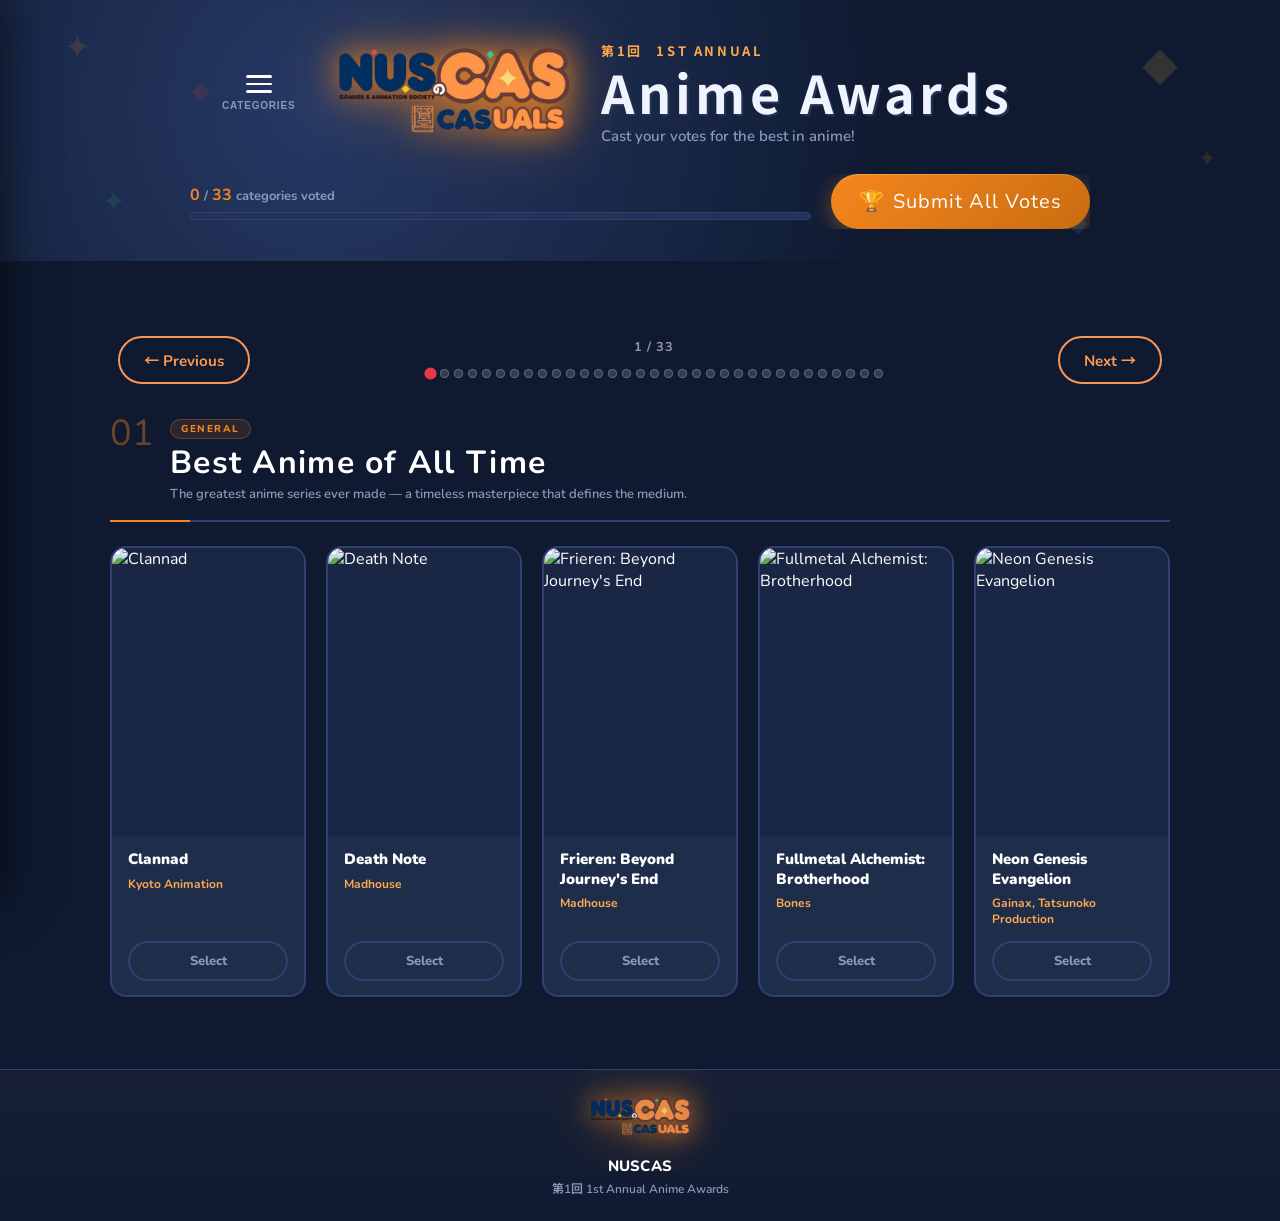
==== commit a323974d: "Revert "Telegram browser detection" This reverts commit 80a0493b77b965fa11bd902525b4bfff459b36c7." ====
--- a/index.html
+++ b/index.html
@@ -115,10 +115,12 @@
 
   <footer class="site-footer">
   <div class="footer-inner">
-    <img src="assets/logo-Photoroom.png" alt="NUSCAS Logo" class="footer-logo">
+    <a href="https://nuscas.com/" target="_blank" rel="noopener noreferrer">
+      <img src="assets/logo-Photoroom.png" alt="NUSCAS Logo" class="footer-logo">
+    </a>
     <div class="footer-text-wrap">
-      <div class="footer-name">NUS Comics & Animation Society</div>
-      <div class="footer-sub">Anime Awards &nbsp;·&nbsp; All rights reserved</div>
+      <span class="footer-name">NUSCAS</span>
+      <span class="footer-sub">第1回 1st Annual Anime Awards</span>
     </div>
   </div>
 </footer>
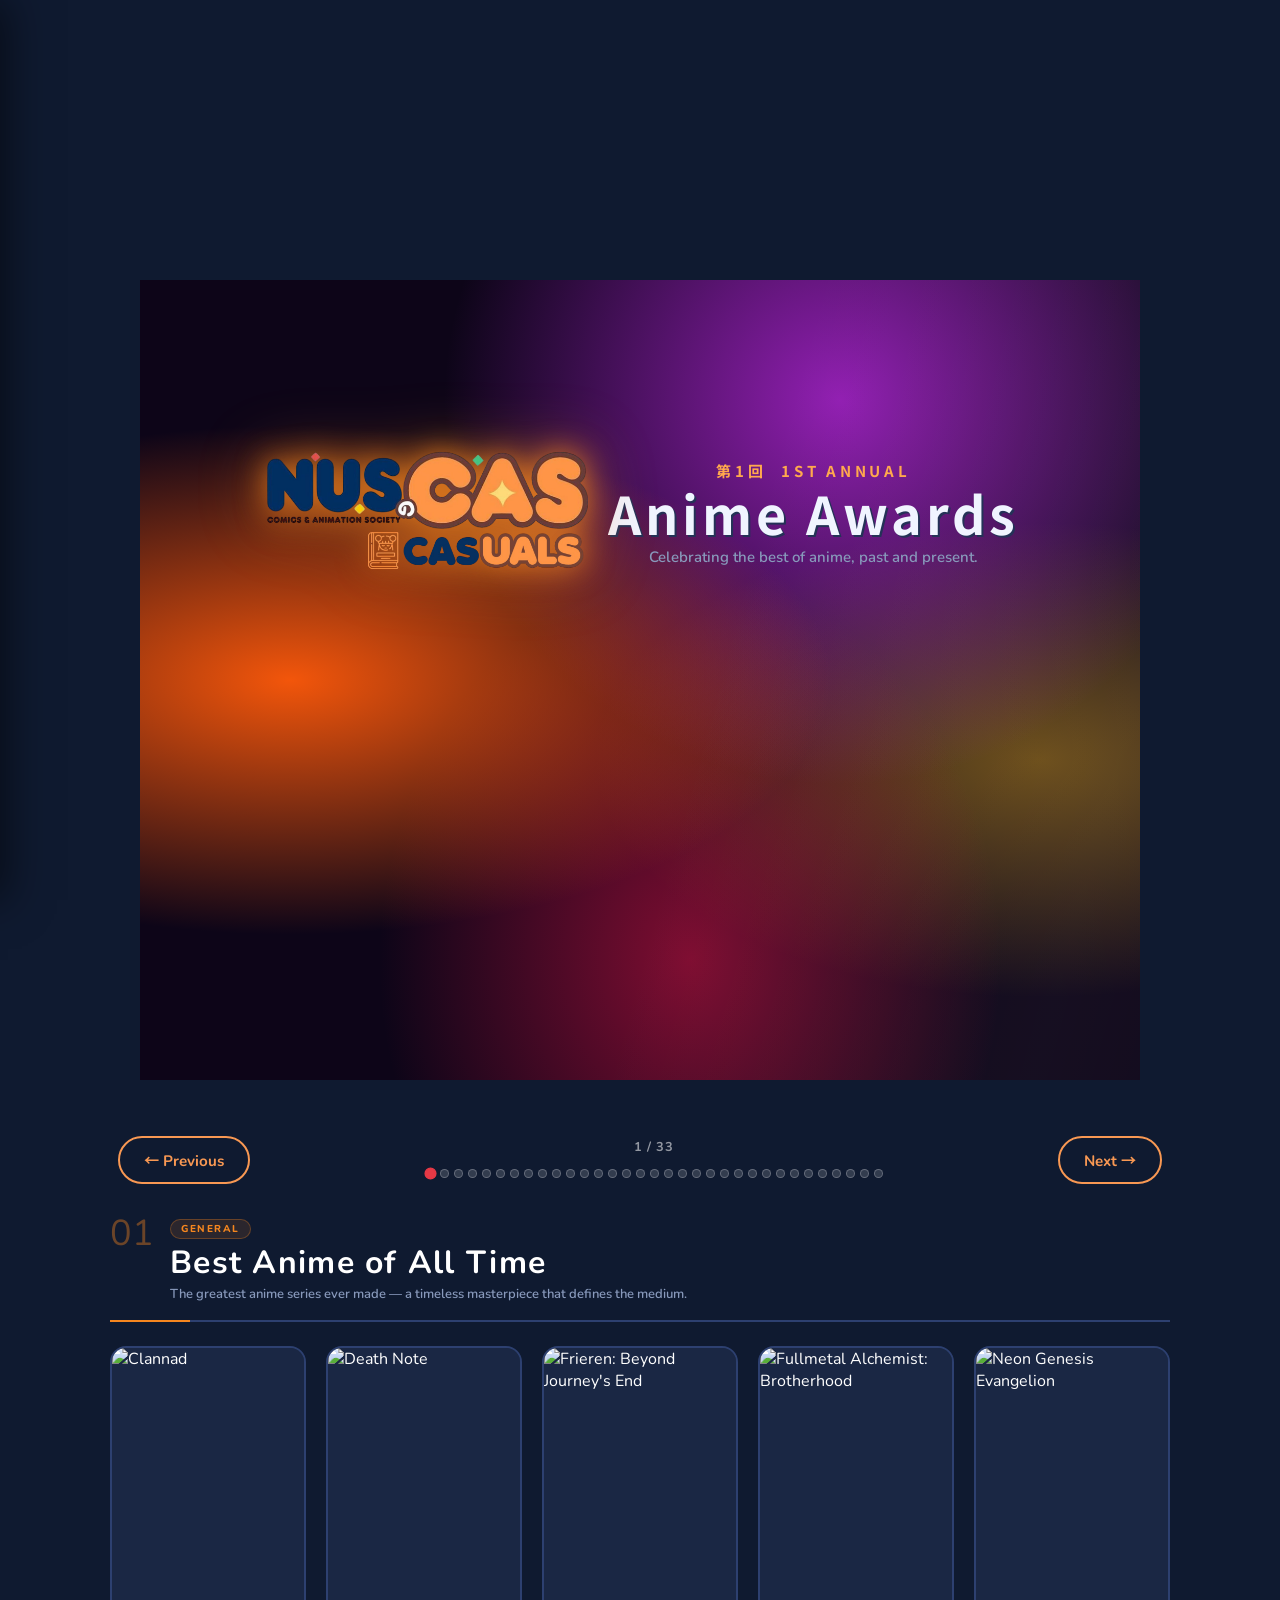
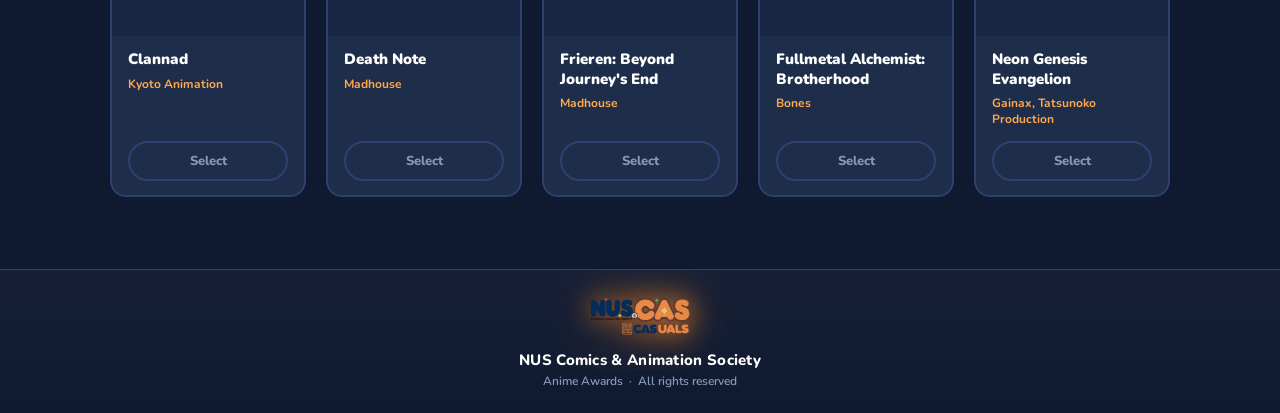
==== commit 0ba81784: "Change for Screenshots" ====
--- a/index.html
+++ b/index.html
@@ -24,7 +24,7 @@
   </nav>
 
   <!-- HERO HEADER -->
-  <header class="site-header">
+  <header class="site-header discord-snap">
     <div class="header-bg-effects">
       <div class="sparkle s1">✦</div>
       <div class="sparkle s2">◆</div>
@@ -32,6 +32,12 @@
       <div class="sparkle s4">◆</div>
       <div class="sparkle s5">✦</div>
       <div class="sparkle s6">◆</div>
+      <span class="sparkle s7">✦</span>
+      <span class="sparkle s8">◆</span>
+      <span class="sparkle s9">✶</span>
+      <span class="sparkle s10">✦</span>
+      <span class="sparkle s11">+</span>
+      <span class="sparkle s12">◆</span>
     </div>
     <div class="header-inner">
       <button class="sidebar-toggle" onclick="openSidebar()" aria-label="Open category list">
@@ -46,7 +52,7 @@
         <h1 class="site-title">
           <span class="title-line2">Anime Awards</span>
         </h1>
-        <p class="header-subtitle">Cast your votes for the best in anime!</p>
+        <p class="header-subtitle">Celebrating the best of anime, past and present.</p>
       </div>
     </div>
 
@@ -115,12 +121,10 @@
 
   <footer class="site-footer">
   <div class="footer-inner">
-    <a href="https://nuscas.com/" target="_blank" rel="noopener noreferrer">
-      <img src="assets/logo-Photoroom.png" alt="NUSCAS Logo" class="footer-logo">
-    </a>
+    <img src="assets/logo-Photoroom.png" alt="NUSCAS Logo" class="footer-logo">
     <div class="footer-text-wrap">
-      <span class="footer-name">NUSCAS</span>
-      <span class="footer-sub">第1回 1st Annual Anime Awards</span>
+      <div class="footer-name">NUS Comics & Animation Society</div>
+      <div class="footer-sub">Anime Awards &nbsp;·&nbsp; All rights reserved</div>
     </div>
   </div>
 </footer>
--- a/css/style.css
+++ b/css/style.css
@@ -45,21 +45,104 @@
    HEADER
    ============================ */
 .site-header {
-  background: radial-gradient(
-    circle at 25% 40%, 
-    rgba(45, 66, 115, 0.8) 0%,
-    var(--navy-dark) 60%        
-  );
+  background:
+    radial-gradient(ellipse at 15% 50%, rgba(255, 90, 10, 0.95) 0%, transparent 45%),
+    radial-gradient(ellipse at 70% 15%, rgba(190, 40, 230, 0.75) 0%, transparent 40%),
+    radial-gradient(ellipse at 55% 85%, rgba(220, 20, 70, 0.55) 0%, transparent 40%),
+    radial-gradient(ellipse at 90% 60%, rgba(245, 180, 20, 0.4) 0%, transparent 35%),
+    #0d0518;
   padding: 40px 24px 32px;
-  position: relative;
-  overflow: hidden;
   position: fixed;
   top: 0;
   left: 0;
   width: 100%;
+  overflow: hidden;
   z-index: 1000;
   transition: all 0.3s cubic-bezier(0.4, 0, 0.2, 1);
 }
+
+/* ============================
+   DISCORD ICON SNAPSHOT MODE
+   — Add .discord-snap to <header> before screenshotting
+   — Remove it after
+   ============================ */
+.site-header.discord-snap {
+  position: relative;        /* un-fixes it so it flows naturally */
+  width: 1000px;              /* square-ish crop width */
+  min-height: 800px;         /* force square */
+  padding: 48px 36px 40px;
+  margin: 0 auto;
+  display: flex;
+  flex-direction: column;
+  justify-content: center;
+}
+
+/* Hide the sidebar toggle — not needed in icon */
+.site-header.discord-snap .sidebar-toggle {
+  display: none;
+}
+
+/* Center the inner content */
+.site-header.discord-snap .header-inner {
+  position: absolute;
+  top: 0;
+  left: 0;
+  width: 100%;
+  z-index: 999; /* Ensures it stays above other elements */
+  
+  /* Your existing styles */
+  flex-direction: row;
+  justify-content: center; 
+  align-items: center;
+  text-align: center;
+  gap: 20px;
+  padding: 0;
+  padding-top: 160px;
+  max-width: 100%;
+  margin: 0;
+}
+
+/* Bigger logo for icon legibility */
+.site-header.discord-snap .site-logo {
+  height: 140px;
+}
+
+/* Scale up the title */
+.site-header.discord-snap .title-line2 {
+  font-size: 52px;
+}
+
+.site-header.discord-snap .header-eyebrow {
+  font-size: 15px;
+  letter-spacing: 0.25em;
+}
+
+/* Hide the progress bar CTA — not needed */
+.site-header.discord-snap .header-cta {
+  display: none;
+}
+
+/* Shimmer sweep */
+.site-header::before {
+  content: "";
+  position: absolute;
+  inset: 0;
+  background: linear-gradient(
+    105deg,
+    transparent 30%,
+    rgba(255, 255, 255, 0.04) 50%,
+    transparent 70%
+  );
+  background-size: 200% 100%;
+  animation: headerShimmer 6s ease-in-out infinite;
+  pointer-events: none;
+}
+
+@keyframes headerShimmer {
+  0%   { background-position: 200% 0; }
+  100% { background-position: -200% 0; }
+}
+
 
 .site-header.compact {
   padding: 10px 24px;
@@ -192,17 +275,35 @@
 
 .sparkle {
   position: absolute;
-  font-size: 24px;
-  opacity: 0.15;
+  opacity: 0;
   animation: floatSpark 6s ease-in-out infinite;
-}
-.sparkle.s1 { top: 10%; left: 5%; color: var(--orange); animation-delay: 0s; font-size: 32px; }
-.sparkle.s2 { top: 30%; left: 15%; color: var(--red-diamond); animation-delay: 1s; font-size: 18px; }
-.sparkle.s3 { top: 70%; left: 8%; color: var(--green-diamond); animation-delay: 2s; font-size: 28px; }
-.sparkle.s4 { top: 15%; right: 8%; color: var(--yellow-diamond); animation-delay: 0.5s; font-size: 36px; }
-.sparkle.s5 { top: 55%; right: 5%; color: var(--orange); animation-delay: 1.5s; font-size: 22px; }
-.sparkle.s6 { top: 80%; right: 15%; color: var(--blue-light); animation-delay: 3s; font-size: 20px; }
-
+  pointer-events: none;
+  line-height: 1;
+}
+
+/* Original sparkles — bumped up opacity */
+.sparkle.s1  { top: 10%; left: 5%;   color: #ff6a14; font-size: 32px; animation-delay: 0s;   animation-duration: 5.5s; }
+.sparkle.s2  { top: 30%; left: 15%;  color: #e03b3b; font-size: 18px; animation-delay: 1s;   }
+.sparkle.s3  { top: 70%; left: 8%;   color: #3db87a; font-size: 28px; animation-delay: 2s;   }
+.sparkle.s4  { top: 15%; right: 8%;  color: #f5c842; font-size: 36px; animation-delay: 0.5s; animation-duration: 7s; }
+.sparkle.s5  { top: 55%; right: 5%;  color: #ff6a14; font-size: 22px; animation-delay: 1.5s; }
+.sparkle.s6  { top: 80%; right: 15%; color: #4a90d9; font-size: 20px; animation-delay: 3s;   }
+
+/* New sparkles */
+.sparkle.s7  { top: 5%;  left: 35%;  color: #cc44ff; font-size: 28px; animation-delay: 0.8s; animation-duration: 6.5s; }
+.sparkle.s8  { top: 45%; left: 25%;  color: #f5c842; font-size: 14px; animation-delay: 2.5s; animation-duration: 4.5s; }
+.sparkle.s9  { top: 85%; left: 45%;  color: #ff6a14; font-size: 24px; animation-delay: 1.2s; }
+.sparkle.s10 { top: 20%; right: 25%; color: #e03b3b; font-size: 16px; animation-delay: 3.5s; animation-duration: 5s;   }
+.sparkle.s11 { top: 60%; right: 30%; color: #f5c842; font-size: 30px; animation-delay: 0.3s; animation-duration: 8s;   }
+.sparkle.s12 { top: 5%;  right: 45%; color: #4a90d9; font-size: 20px; animation-delay: 4s;   }
+
+@keyframes floatSpark {
+  0%   { transform: translateY(0)     rotate(0deg);  opacity: 0;    }
+  15%  { opacity: 0.55; }
+  50%  { transform: translateY(-22px) rotate(22deg); opacity: 0.7;  }
+  85%  { opacity: 0.55; }
+  100% { transform: translateY(0)     rotate(0deg);  opacity: 0;    }
+}
 @keyframes floatSpark {
   0%, 100% { transform: translateY(0) rotate(0deg); opacity: 0.15; }
   50% { transform: translateY(-20px) rotate(20deg); opacity: 0.35; }
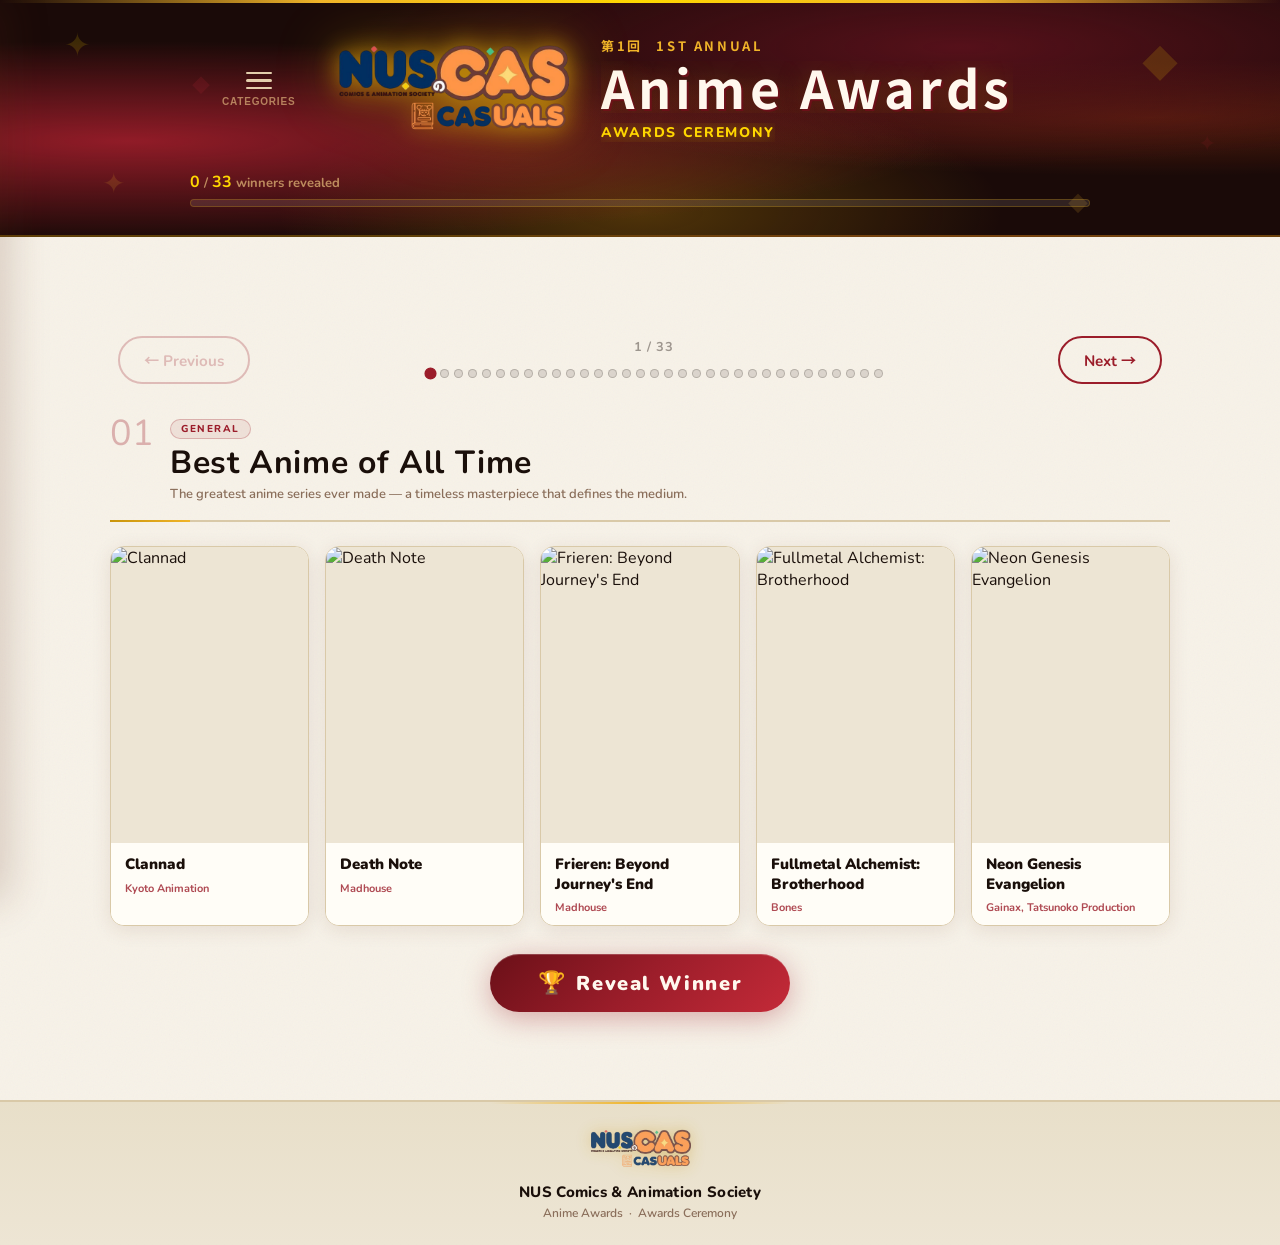
==== commit 42d5fe36: "Setup Ceremony Branch" ====
--- a/index.html
+++ b/index.html
@@ -3,11 +3,10 @@
 <head>
   <meta charset="UTF-8" />
   <meta name="viewport" content="width=device-width, initial-scale=1.0" />
-  <title>NUSCAS Anime Awards</title>
+  <title>NUS CAS Anime Awards — Ceremony</title>
   <link rel="preconnect" href="https://fonts.googleapis.com">
   <link href="https://fonts.googleapis.com/css2?family=Bangers&family=Nunito:wght@400;600;700;800;900&family=Noto+Sans+JP:wght@400;700;900&display=swap" rel="stylesheet">
   <link rel="stylesheet" href="css/style.css" />
-  <link rel="icon" type="image/png" href="assets/images/nuscas_logo.ico">
 </head>
 <body>
 
@@ -24,7 +23,7 @@
   </nav>
 
   <!-- HERO HEADER -->
-  <header class="site-header discord-snap">
+  <header class="site-header">
     <div class="header-bg-effects">
       <div class="sparkle s1">✦</div>
       <div class="sparkle s2">◆</div>
@@ -32,12 +31,6 @@
       <div class="sparkle s4">◆</div>
       <div class="sparkle s5">✦</div>
       <div class="sparkle s6">◆</div>
-      <span class="sparkle s7">✦</span>
-      <span class="sparkle s8">◆</span>
-      <span class="sparkle s9">✶</span>
-      <span class="sparkle s10">✦</span>
-      <span class="sparkle s11">+</span>
-      <span class="sparkle s12">◆</span>
     </div>
     <div class="header-inner">
       <button class="sidebar-toggle" onclick="openSidebar()" aria-label="Open category list">
@@ -52,23 +45,20 @@
         <h1 class="site-title">
           <span class="title-line2">Anime Awards</span>
         </h1>
-        <p class="header-subtitle">Celebrating the best of anime, past and present.</p>
+        <p class="header-subtitle ceremony-badge">Awards Ceremony</p>
       </div>
     </div>
 
-    <!-- Vote All Button -->
+    <!-- Ceremony progress bar -->
     <div class="header-cta">
       <div class="voting-status-bar">
         <div class="progress-info">
-          <span id="categories-voted">0</span> / <span id="categories-total">25</span> categories voted
+          <span id="categories-revealed">0</span> / <span id="categories-total">25</span> winners revealed
         </div>
         <div class="progress-track">
-          <div class="progress-fill" id="vote-progress-bar"></div>
+          <div class="progress-fill" id="reveal-progress-bar"></div>
         </div>
       </div>
-      <button class="btn-submit-all" id="submit-all-btn" onclick="submitAllVotes()">
-        <span class="btn-icon">🏆</span> Submit All Votes
-      </button>
     </div>
   </header>
 
@@ -79,57 +69,37 @@
     </div>
   </main>
 
-  <!-- SUBMISSION MODAL -->
-<div class="modal-overlay" id="submit-modal" style="display:none">
-    <div class="modal-box">
-      <button class="modal-close-x" onclick="closeModal()" aria-label="Close modal">&times;</button>
-      
-      <div class="modal-header">
-        <span class="modal-icon">🎌</span>
-        <h2>Confirm Your Votes</h2>
-      </div>
-      <div class="modal-body" id="modal-vote-summary">
-        </div>
-      <div class="modal-unvoted-warning" id="modal-unvoted" style="display:none">
-        <span>⚠️</span> <span id="unvoted-text"></span>
-      </div>
-      <div class="modal-actions">
-        <button class="btn-cancel" onclick="closeModal()">Go Back</button>
-        <button class="btn-confirm" id="confirm-submit-btn" onclick="confirmSubmit()">
-          <span>Submit Votes 🏆</span>
-        </button>
-      </div>
+  <!-- WINNER REVEAL OVERLAY -->
+  <div class="winner-overlay" id="winner-overlay">
+    <div class="winner-overlay-bg" id="winner-overlay-bg"></div>
+    <div class="confetti-container" id="confetti-container"></div>
+    <div class="winner-card" id="winner-card">
+      <div class="winner-trophy">🏆</div>
+      <div class="winner-category-label" id="winner-category-label"></div>
+      <div class="winner-name" id="winner-name"></div>
+      <div class="winner-secondary" id="winner-secondary"></div>
+      <img class="winner-image" id="winner-image" src="" alt="" />
+      <button class="winner-close-btn" onclick="closeWinnerOverlay()">Continue →</button>
     </div>
   </div>
 
   <!-- SUCCESS TOAST -->
   <div class="toast" id="toast" style="display:none">
     <span class="toast-icon">✅</span>
-    <span id="toast-msg">Vote submitted!</span>
-  </div>
-
-  <!-- ALREADY VOTED MODAL -->
-  <div class="modal-overlay" id="voted-modal" style="display:none">
-    <div class="modal-box voted-modal-box">
-      <div class="voted-icon">🏆</div>
-      <h2>You've Already Voted!</h2>
-      <p>Your votes have been recorded. Results will be revealed at the award ceremony.</p>
-      <p class="voted-sub">Thank you for participating in the NUS CAS Anime Awards!</p>
-      <button class="btn-confirm" onclick="document.getElementById('voted-modal').style.display='none'">Close</button>
-    </div>
+    <span id="toast-msg">Done!</span>
   </div>
 
   <footer class="site-footer">
-  <div class="footer-inner">
-    <img src="assets/logo-Photoroom.png" alt="NUSCAS Logo" class="footer-logo">
-    <div class="footer-text-wrap">
-      <div class="footer-name">NUS Comics & Animation Society</div>
-      <div class="footer-sub">Anime Awards &nbsp;·&nbsp; All rights reserved</div>
+    <div class="footer-inner">
+      <img src="assets/logo-Photoroom.png" alt="NUSCAS Logo" class="footer-logo">
+      <div class="footer-text-wrap">
+        <div class="footer-name">NUS Comics & Animation Society</div>
+        <div class="footer-sub">Anime Awards &nbsp;·&nbsp; Awards Ceremony</div>
+      </div>
     </div>
-  </div>
-</footer>
+  </footer>
 
   <script src="js/data.js"></script>
   <script src="js/app.js"></script>
 </body>
-</html>
+</html>
--- a/css/style.css
+++ b/css/style.css
@@ -2,25 +2,41 @@
    CSS VARIABLES & RESET
    ============================ */
 :root {
-  --navy: #1a2744;
-  --navy-dark: #0f1a30;
-  --navy-mid: #243257;
-  --orange: #f5861f;
-  --orange-light: #ffa94d;
-  --orange-dark: #c96d10;
-  --red-diamond: #e03b3b;
-  --green-diamond: #3db87a;
-  --yellow-diamond: #f5c842;
-  --blue-light: #4a90d9;
-  --white: #ffffff;
-  --off-white: #f0f4ff;
-  --text-muted: #8899bb;
-  --card-bg: #1e2d4a;
-  --card-border: #2d4070;
-  --radius: 16px;
-  --radius-sm: 10px;
-  --shadow: 0 8px 32px rgba(0,0,0,0.4);
-  --shadow-lg: 0 16px 60px rgba(0,0,0,0.5);
+  /* Cream / Ivory palette */
+  --cream: #f7f2e8;
+  --cream-dark: #ede5d4;
+  --cream-mid: #e8dfc9;
+  --parchment: #f2ead8;
+
+  /* Crimson / Burgundy accents */
+  --crimson: #9b1d2a;
+  --crimson-light: #c42a38;
+  --crimson-dark: #6b1018;
+  --burgundy: #5c1520;
+
+  /* Gold */
+  --gold: #c9940a;
+  --gold-light: #f0b429;
+  --gold-bright: #ffd700;
+  --gold-dark: #8a6300;
+  --gold-pale: #f5e6b0;
+
+  /* Text */
+  --ink: #1a0f0a;
+  --ink-mid: #3d2418;
+  --ink-muted: #8a6e5a;
+  --ink-faint: #c5ae97;
+
+  /* Cards */
+  --card-bg: #fffdf7;
+  --card-border: #d9c9a8;
+  --card-shadow: rgba(90, 40, 20, 0.12);
+
+  /* Misc */
+  --radius: 14px;
+  --radius-sm: 8px;
+  --shadow: 0 4px 20px rgba(90, 40, 20, 0.1);
+  --shadow-lg: 0 16px 60px rgba(90, 40, 20, 0.18);
   --transition: 0.25s cubic-bezier(0.34, 1.56, 0.64, 1);
 }
 
@@ -30,15 +46,16 @@
 
 body {
   font-family: 'Nunito', 'Noto Sans JP', sans-serif;
-  background-color: var(--navy-dark);
-  color: var(--white);
+  background-color: var(--cream);
+  background-image: url("data:image/svg+xml,%3Csvg xmlns='http://www.w3.org/2000/svg' width='300' height='300'%3E%3Cfilter id='n'%3E%3CfeTurbulence type='fractalNoise' baseFrequency='0.75' numOctaves='4' stitchTiles='stitch'/%3E%3C/filter%3E%3Crect width='300' height='300' filter='url(%23n)' opacity='0.04'/%3E%3C/svg%3E");
+  color: var(--ink);
   min-height: 100vh;
   overflow-x: hidden;
   padding-top: 280px;
 }
 
 @media (max-width: 600px) {
-  body { padding-top: 380px; }
+  body { padding-top: 370px; }
 }
 
 /* ============================
@@ -46,227 +63,116 @@
    ============================ */
 .site-header {
   background:
-    radial-gradient(ellipse at 15% 50%, rgba(255, 90, 10, 0.95) 0%, transparent 45%),
-    radial-gradient(ellipse at 70% 15%, rgba(190, 40, 230, 0.75) 0%, transparent 40%),
-    radial-gradient(ellipse at 55% 85%, rgba(220, 20, 70, 0.55) 0%, transparent 40%),
-    radial-gradient(ellipse at 90% 60%, rgba(245, 180, 20, 0.4) 0%, transparent 35%),
-    #0d0518;
-  padding: 40px 24px 32px;
+    radial-gradient(ellipse at 10% 60%, rgba(155, 29, 42, 0.92) 0%, transparent 50%),
+    radial-gradient(ellipse at 75% 20%, rgba(100, 18, 30, 0.8) 0%, transparent 45%),
+    radial-gradient(ellipse at 50% 90%, rgba(201, 148, 10, 0.3) 0%, transparent 40%),
+    radial-gradient(ellipse at 90% 50%, rgba(180, 60, 20, 0.35) 0%, transparent 35%),
+    #1a0a08;
+  padding: 36px 20px 28px;
   position: fixed;
-  top: 0;
-  left: 0;
+  top: 0; left: 0;
   width: 100%;
   overflow: hidden;
   z-index: 1000;
   transition: all 0.3s cubic-bezier(0.4, 0, 0.2, 1);
-}
-
-/* ============================
-   DISCORD ICON SNAPSHOT MODE
-   — Add .discord-snap to <header> before screenshotting
-   — Remove it after
-   ============================ */
-.site-header.discord-snap {
-  position: relative;        /* un-fixes it so it flows naturally */
-  width: 1000px;              /* square-ish crop width */
-  min-height: 800px;         /* force square */
-  padding: 48px 36px 40px;
-  margin: 0 auto;
-  display: flex;
-  flex-direction: column;
-  justify-content: center;
-}
-
-/* Hide the sidebar toggle — not needed in icon */
-.site-header.discord-snap .sidebar-toggle {
-  display: none;
-}
-
-/* Center the inner content */
-.site-header.discord-snap .header-inner {
-  position: absolute;
-  top: 0;
-  left: 0;
-  width: 100%;
-  z-index: 999; /* Ensures it stays above other elements */
-  
-  /* Your existing styles */
-  flex-direction: row;
-  justify-content: center; 
-  align-items: center;
-  text-align: center;
-  gap: 20px;
-  padding: 0;
-  padding-top: 160px;
-  max-width: 100%;
-  margin: 0;
-}
-
-/* Bigger logo for icon legibility */
-.site-header.discord-snap .site-logo {
-  height: 140px;
-}
-
-/* Scale up the title */
-.site-header.discord-snap .title-line2 {
-  font-size: 52px;
-}
-
-.site-header.discord-snap .header-eyebrow {
-  font-size: 15px;
-  letter-spacing: 0.25em;
-}
-
-/* Hide the progress bar CTA — not needed */
-.site-header.discord-snap .header-cta {
-  display: none;
-}
-
-/* Shimmer sweep */
+  border-bottom: 2px solid rgba(201, 148, 10, 0.4);
+}
+
 .site-header::before {
+  content: '';
+  position: absolute;
+  top: 0; left: 0; right: 0;
+  height: 3px;
+  background: linear-gradient(90deg, transparent, var(--gold-light), var(--gold-bright), var(--gold-light), transparent);
+  z-index: 2;
+}
+
+.site-header::after {
   content: "";
   position: absolute;
   inset: 0;
-  background: linear-gradient(
-    105deg,
-    transparent 30%,
-    rgba(255, 255, 255, 0.04) 50%,
-    transparent 70%
-  );
-  background-size: 200% 100%;
-  animation: headerShimmer 6s ease-in-out infinite;
+  opacity: 0.04;
+  background-image: url("https://www.transparenttextures.com/patterns/stardust.png");
   pointer-events: none;
 }
-
-@keyframes headerShimmer {
-  0%   { background-position: 200% 0; }
-  100% { background-position: -200% 0; }
-}
-
 
 .site-header.compact {
   padding: 10px 24px;
-  /* Glassmorphism background - this creates the parallax depth! */
-  background: rgba(15, 26, 48, 0.85); 
+  background:
+    radial-gradient(ellipse at 10% 60%, rgba(155, 29, 42, 0.85) 0%, transparent 50%),
+    radial-gradient(ellipse at 75% 20%, rgba(100, 18, 30, 0.75) 0%, transparent 45%),
+    #1a0a08;
   backdrop-filter: blur(16px);
   -webkit-backdrop-filter: blur(16px);
-  border-bottom: 1px solid var(--orange);
-  box-shadow: 0 10px 30px rgba(0, 0, 0, 0.5);
-}
-
-.site-header::after {
-  content: "";
-  position: absolute;
-  inset: 0;
-  opacity: 0.03;
-  background-image: url("https://www.transparenttextures.com/patterns/stardust.png");
-  pointer-events: none;
-}
-
-.site-header.compact .site-logo {
-  height: 48px; /* Shrinks the logo */
-}
-
-.site-header.compact .title-cas,
-.site-header.compact .title-uals {
-  font-size: 28px; /* Shrinks the title */
-  transition: font-size 0.3s ease;
-}
+  border-bottom: 2px solid var(--gold);
+  box-shadow: 0 10px 40px rgba(0,0,0,0.4);
+}
+
+.site-header.compact .site-logo { height: 48px; }
 
 .header-eyebrow,
 .title-line2,
 .header-subtitle,
 .header-cta {
   transition: opacity 0.2s ease-out, max-height 0.3s ease, margin 0.3s ease;
-  max-height: 150px; /* Arbitrary number large enough to hold the content */
+  max-height: 150px;
   opacity: 1;
   overflow: hidden;
 }
 
 .site-header.compact .header-subtitle {
-  opacity: 0;
-  max-height: 0;
-  margin-top: 0;
-  margin-bottom: 0;
-  pointer-events: none;
-}
-
-/* Ensure the '1st Annual' eyebrow stays visible in compact mode */
+  opacity: 1;
+  max-height: 40px;
+  margin-top: 4px;
+  display: block;
+  pointer-events: auto;
+}
+
+.site-header.compact .header-subtitle span:not(.ceremony-badge) { display: none; }
+
+.site-header.compact .ceremony-badge {
+  font-size: 11px;
+  gap: 4px;
+  text-shadow: 0 0 8px rgba(255,215,0,0.4);
+}
+
 .site-header.compact .header-eyebrow {
   opacity: 1;
   max-height: 20px;
-  font-size: 10px; /* Smaller for the thin bar */
+  font-size: 10px;
   margin-bottom: 2px;
   pointer-events: auto;
 }
 
-/* Keep the title shrinking as before */
-.site-header.compact .site-title {
-  margin-bottom: 0;
-}
-
-/* Ensure 'Anime Awards' (title-line2) stays visible in compact mode */
+.site-header.compact .site-title { margin-bottom: 0; }
+
 .site-header.compact .title-line2 {
   opacity: 1;
   max-height: 40px;
-  font-size: 18px; /* Scaled down for the thin bar */
+  font-size: 18px;
   margin-top: -4px;
   display: block;
 }
 
-/* ── COMPACT HEADER: PROGRESS BAR ── */
-
-/* Move the progress container to the right side */
 .site-header.compact .header-cta {
   position: absolute;
   right: 24px;
   top: 50%;
   transform: translateY(-50%);
   margin-top: 0;
-  width: 250px; 
+  width: 250px;
   transition: opacity 0.3s ease;
 }
 
-/* Hide the giant submit button in the thin header to save space */
-.site-header.compact .btn-submit-all {
-  display: none;
-}
-
-/* Adjust the text slightly for the thin bar */
-.site-header.compact .progress-info {
-  margin-bottom: 4px;
-  font-size: 12px;
-}
-
-/* ── MOBILE: EDGE LOADING BAR ── */
+.site-header.compact .progress-info { margin-bottom: 4px; font-size: 12px; }
+
 @media (max-width: 768px) {
   .site-header.compact .header-cta {
-    /* Snap it to the absolute bottom edge of the header */
-    top: auto;
-    bottom: 0;
-    right: 0;
-    left: 0;
-    width: 100%;
-    transform: none;
+    top: auto; bottom: 0; right: 0; left: 0; width: 100%; transform: none;
   }
-  
-  .site-header.compact .progress-info {
-    display: none; /* Hide the text on mobile so it doesn't overlap the logo */
-  }
-  
-  .site-header.compact .progress-track {
-    border-radius: 0; /* Make it a flat line */
-    height: 3px;      /* Super thin Apple-style loading bar */
-    border: none;
-  }
-  
-  .site-header.compact .progress-fill {
-    border-radius: 0;
-  }
-}
-
-.category-nav {
-  top: 85px; /* Adjust this by a few px if it overlaps the thin header */
+  .site-header.compact .progress-info { display: none; }
+  .site-header.compact .progress-track { border-radius: 0; height: 3px; border: none; }
+  .site-header.compact .progress-fill  { border-radius: 0; }
 }
 
 .header-bg-effects {
@@ -275,38 +181,20 @@
 
 .sparkle {
   position: absolute;
-  opacity: 0;
+  font-size: 24px;
+  opacity: 0.15;
   animation: floatSpark 6s ease-in-out infinite;
-  pointer-events: none;
-  line-height: 1;
-}
-
-/* Original sparkles — bumped up opacity */
-.sparkle.s1  { top: 10%; left: 5%;   color: #ff6a14; font-size: 32px; animation-delay: 0s;   animation-duration: 5.5s; }
-.sparkle.s2  { top: 30%; left: 15%;  color: #e03b3b; font-size: 18px; animation-delay: 1s;   }
-.sparkle.s3  { top: 70%; left: 8%;   color: #3db87a; font-size: 28px; animation-delay: 2s;   }
-.sparkle.s4  { top: 15%; right: 8%;  color: #f5c842; font-size: 36px; animation-delay: 0.5s; animation-duration: 7s; }
-.sparkle.s5  { top: 55%; right: 5%;  color: #ff6a14; font-size: 22px; animation-delay: 1.5s; }
-.sparkle.s6  { top: 80%; right: 15%; color: #4a90d9; font-size: 20px; animation-delay: 3s;   }
-
-/* New sparkles */
-.sparkle.s7  { top: 5%;  left: 35%;  color: #cc44ff; font-size: 28px; animation-delay: 0.8s; animation-duration: 6.5s; }
-.sparkle.s8  { top: 45%; left: 25%;  color: #f5c842; font-size: 14px; animation-delay: 2.5s; animation-duration: 4.5s; }
-.sparkle.s9  { top: 85%; left: 45%;  color: #ff6a14; font-size: 24px; animation-delay: 1.2s; }
-.sparkle.s10 { top: 20%; right: 25%; color: #e03b3b; font-size: 16px; animation-delay: 3.5s; animation-duration: 5s;   }
-.sparkle.s11 { top: 60%; right: 30%; color: #f5c842; font-size: 30px; animation-delay: 0.3s; animation-duration: 8s;   }
-.sparkle.s12 { top: 5%;  right: 45%; color: #4a90d9; font-size: 20px; animation-delay: 4s;   }
-
-@keyframes floatSpark {
-  0%   { transform: translateY(0)     rotate(0deg);  opacity: 0;    }
-  15%  { opacity: 0.55; }
-  50%  { transform: translateY(-22px) rotate(22deg); opacity: 0.7;  }
-  85%  { opacity: 0.55; }
-  100% { transform: translateY(0)     rotate(0deg);  opacity: 0;    }
-}
+}
+.sparkle.s1 { top: 10%; left: 5%;   color: var(--gold-bright);   animation-delay: 0s;   font-size: 32px; }
+.sparkle.s2 { top: 30%; left: 15%;  color: var(--crimson-light); animation-delay: 1s;   font-size: 18px; }
+.sparkle.s3 { top: 70%; left: 8%;   color: var(--gold-light);    animation-delay: 2s;   font-size: 28px; }
+.sparkle.s4 { top: 15%; right: 8%;  color: var(--gold-bright);   animation-delay: 0.5s; font-size: 36px; }
+.sparkle.s5 { top: 55%; right: 5%;  color: var(--crimson);       animation-delay: 1.5s; font-size: 22px; }
+.sparkle.s6 { top: 80%; right: 15%; color: var(--gold-light);    animation-delay: 3s;   font-size: 20px; }
+
 @keyframes floatSpark {
   0%, 100% { transform: translateY(0) rotate(0deg); opacity: 0.15; }
-  50% { transform: translateY(-20px) rotate(20deg); opacity: 0.35; }
+  50%       { transform: translateY(-20px) rotate(20deg); opacity: 0.35; }
 }
 
 .header-inner {
@@ -320,17 +208,12 @@
   z-index: 1;
 }
 
-.site-header.compact .header-inner {
-  max-width: 100%;
-  margin: 0;
-}
-
-/* Enhanced Logo Glow */
+.site-header.compact .header-inner { max-width: 100%; margin: 0; }
+
 .site-logo {
   height: 100px;
   width: auto;
-  filter: drop-shadow(0 0 15px rgba(245,134,31,0.8)) 
-          drop-shadow(0 0 30px rgba(245,134,31,0.4)); /* Doubled intensity */
+  filter: drop-shadow(0 0 12px rgba(201, 148, 10, 0.9)) drop-shadow(0 0 28px rgba(201, 148, 10, 0.4));
   flex-shrink: 0;
   transition: height 0.3s ease, filter 0.3s ease;
 }
@@ -341,7 +224,7 @@
   font-weight: 700;
   letter-spacing: 0.2em;
   text-transform: uppercase;
-  color: var(--orange-light);
+  color: var(--gold-light);
   margin-bottom: 6px;
 }
 
@@ -354,33 +237,32 @@
   margin-bottom: 8px;
 }
 
-.title-cas {
-  font-size: clamp(48px, 8vw, 80px);
-  color: var(--orange);
-  text-shadow: 3px 3px 0 var(--orange-dark), 0 0 40px rgba(245,134,31,0.5);
-}
-
-.title-uals {
-  font-size: clamp(48px, 8vw, 80px);
-  color: var(--white);
-  text-shadow: 3px 3px 0 var(--navy-mid);
-}
-
 .title-line2 {
   display: block;
   font-size: clamp(28px, 5vw, 52px);
-  color: var(--off-white);
-  text-shadow: 2px 2px 0 var(--navy-mid);
+  color: #fff8ee;
+  text-shadow: 2px 2px 0 var(--crimson-dark), 0 0 30px rgba(201,148,10,0.3);
   letter-spacing: 0.08em;
 }
 
 .header-subtitle {
   font-size: 15px;
-  color: var(--text-muted);
+  color: rgba(255,230,180,0.7);
   font-weight: 600;
 }
 
-/* Progress / CTA */
+.ceremony-badge {
+  display: inline-flex;
+  align-items: center;
+  gap: 6px;
+  color: var(--gold-bright);
+  font-weight: 800;
+  font-size: 14px;
+  letter-spacing: 0.12em;
+  text-transform: uppercase;
+  text-shadow: 0 0 16px rgba(255,215,0,0.6);
+}
+
 .header-cta {
   max-width: 900px;
   margin: 28px auto 0;
@@ -392,110 +274,31 @@
   flex-wrap: wrap;
 }
 
-.voting-status-bar {
-  flex: 1;
-  min-width: 200px;
-}
+.voting-status-bar { flex: 1; min-width: 200px; }
 
 .progress-info {
   font-size: 13px;
   font-weight: 700;
-  color: var(--text-muted);
+  color: rgba(255,220,140,0.6);
   margin-bottom: 6px;
 }
-
-.progress-info span {
-  color: var(--orange);
-  font-size: 16px;
-}
+.progress-info span { color: var(--gold-bright); font-size: 16px; }
 
 .progress-track {
   height: 8px;
-  background: var(--navy-mid);
+  background: rgba(255,255,255,0.1);
   border-radius: 99px;
   overflow: hidden;
-  border: 1px solid var(--card-border);
+  border: 1px solid rgba(201,148,10,0.3);
 }
 
 .progress-fill {
   height: 100%;
   width: 0%;
-  background: linear-gradient(90deg, var(--orange), var(--yellow-diamond));
+  background: linear-gradient(90deg, var(--gold-dark), var(--gold-light), var(--gold-bright));
   border-radius: 99px;
   transition: width 0.5s ease;
-  box-shadow: 0 0 10px rgba(245,134,31,0.6);
-}
-
-.btn-submit-all {
-  background: linear-gradient(135deg, var(--orange), var(--orange-dark));
-  color: white;
-  border: none;
-  padding: 14px 28px;
-  border-radius: 50px;
-  font-family: 'Nunito', cursive;
-  font-size: 20px;
-  letter-spacing: 0.05em;
-  cursor: pointer;
-  display: flex;
-  align-items: center;
-  gap: 8px;
-  box-shadow: 0 4px 20px rgba(245,134,31,0.4), inset 0 1px 0 rgba(255,255,255,0.2);
-  transition: transform 0.2s, box-shadow 0.2s;
-  white-space: nowrap;
-}
-
-.btn-submit-all:hover {
-  transform: scale(0.95);
-  filter: brightness(1.15);
-}
-
-/* ============================
-   CATEGORY FILTER NAV
-   ============================ */
-.category-nav {
-  background: var(--navy);
-  border-bottom: 2px solid var(--card-border);
-  position: sticky;
-  top: 0;
-  z-index: 100;
-  box-shadow: 0 4px 20px rgba(0,0,0,0.4);
-}
-
-.category-nav-inner {
-  max-width: 1100px;
-  margin: 0 auto;
-  padding: 12px 20px;
-  display: flex;
-  gap: 8px;
-  overflow-x: auto;
-  scrollbar-width: none;
-}
-.category-nav-inner::-webkit-scrollbar { display: none; }
-
-.cat-filter {
-  background: var(--navy-mid);
-  color: var(--text-muted);
-  border: 2px solid var(--card-border);
-  padding: 7px 18px;
-  border-radius: 50px;
-  font-family: 'Nunito', sans-serif;
-  font-weight: 800;
-  font-size: 13px;
-  cursor: pointer;
-  white-space: nowrap;
-  transition: all 0.2s;
-}
-
-.cat-filter:hover {
-  border-color: var(--orange);
-  color: var(--orange);
-}
-
-.cat-filter.active {
-  background: var(--orange);
-  color: white;
-  border-color: var(--orange);
-  box-shadow: 0 2px 12px rgba(245,134,31,0.4);
+  box-shadow: 0 0 12px rgba(255,215,0,0.5);
 }
 
 /* ============================
@@ -511,13 +314,13 @@
    CATEGORY SECTION
    ============================ */
 .category-section {
-  margin-bottom: 32px;
+  margin-bottom: 40px;
   animation: fadeInUp 0.5s ease both;
 }
 
 @keyframes fadeInUp {
   from { opacity: 0; transform: translateY(30px); }
-  to { opacity: 1; transform: translateY(0); }
+  to   { opacity: 1; transform: translateY(0); }
 }
 
 .category-header {
@@ -535,19 +338,17 @@
   position: absolute;
   bottom: -2px; left: 0;
   width: 80px; height: 2px;
-  background: var(--orange);
+  background: linear-gradient(90deg, var(--gold), var(--gold-light));
 }
 
 .category-number {
   font-family: 'Nunito', cursive;
   font-size: 36px;
-  color: var(--orange);
-  opacity: 0.4;
+  color: var(--crimson);
+  opacity: 0.3;
   line-height: 1;
   min-width: 44px;
 }
-
-.category-title-wrap {}
 
 .category-tag {
   display: inline-block;
@@ -555,9 +356,9 @@
   font-weight: 800;
   text-transform: uppercase;
   letter-spacing: 0.15em;
-  color: var(--orange);
-  background: rgba(245,134,31,0.12);
-  border: 1px solid rgba(245,134,31,0.3);
+  color: var(--crimson);
+  background: rgba(155, 29, 42, 0.08);
+  border: 1px solid rgba(155, 29, 42, 0.25);
   padding: 2px 10px;
   border-radius: 50px;
   margin-bottom: 6px;
@@ -566,14 +367,14 @@
 .category-name {
   font-family: 'Nunito', cursive;
   font-size: clamp(22px, 4vw, 32px);
-  letter-spacing: 0.04em;
-  color: var(--white);
+  letter-spacing: 0.02em;
+  color: var(--ink);
   line-height: 1.1;
 }
 
 .category-description {
   font-size: 13px;
-  color: var(--text-muted);
+  color: var(--ink-muted);
   margin-top: 5px;
   font-weight: 600;
   max-width: 600px;
@@ -585,9 +386,9 @@
   display: none;
   align-items: center;
   gap: 6px;
-  background: rgba(61,184,122,0.15);
-  border: 1px solid var(--green-diamond);
-  color: var(--green-diamond);
+  background: rgba(201, 148, 10, 0.1);
+  border: 1px solid var(--gold);
+  color: var(--gold-dark);
   padding: 6px 14px;
   border-radius: 50px;
   font-weight: 800;
@@ -595,7 +396,6 @@
   white-space: nowrap;
   flex-shrink: 0;
 }
-
 .voted-badge.visible { display: flex; }
 
 /* ============================
@@ -603,8 +403,8 @@
    ============================ */
 .nominees-grid {
   display: grid;
-  grid-template-columns: repeat(5, 1fr); 
-  gap: 20px;
+  grid-template-columns: repeat(5, 1fr);
+  gap: 16px;
   margin-top: 20px;
 }
 
@@ -613,43 +413,37 @@
    ============================ */
 .nominee-card {
   background: var(--card-bg);
-  border: 2px solid var(--card-border);
+  border: 1.5px solid var(--card-border);
   border-radius: var(--radius);
   overflow: hidden;
-  cursor: pointer;
-  transition: transform var(--transition), border-color 0.2s, box-shadow 0.2s;
   position: relative;
   display: flex;
   flex-direction: column;
   height: 100%;
-}
-
-.nominee-card:hover {
-  transform: translateY(-6px) scale(1.01);
-  border-color: var(--orange);
-  box-shadow: 0 12px 40px rgba(245,134,31,0.2);
-}
-
-.nominee-card.selected {
-  border-color: var(--orange);
-  box-shadow: 0 0 0 3px rgba(245,134,31,0.25), 0 12px 40px rgba(245,134,31,0.3);
-  transform: translateY(-4px);
-}
-
-.nominee-card.selected .card-overlay {
-  opacity: 1;
-}
-
-/* Media container */
+  box-shadow: var(--shadow);
+  transition: transform 0.3s ease, border-color 0.3s ease, box-shadow 0.3s ease, opacity 0.4s ease;
+}
+
+.nominee-card.card-winner {
+  border-color: var(--gold);
+  border-width: 2px;
+  box-shadow: 0 0 0 3px rgba(201,148,10,0.2), 0 12px 50px rgba(201,148,10,0.25), var(--shadow);
+  transform: translateY(-6px) scale(1.02);
+}
+
+.nominee-card.card-loser {
+  opacity: 0.38;
+  filter: grayscale(50%);
+}
+
 .card-media {
   position: relative;
   width: 100%;
   aspect-ratio: 2 / 3;
-  background: var(--navy);
+  background: var(--cream-dark);
   overflow: hidden;
 }
 
-/* Thumbnail image — always visible, sits behind video */
 .card-media .card-thumbnail {
   width: 100%; height: 100%;
   object-fit: cover;
@@ -667,10 +461,9 @@
   display: flex;
   align-items: center;
   justify-content: center;
-  background: linear-gradient(135deg, var(--navy-mid), var(--navy-dark));
-}
-
-/* Video sits on top of thumbnail, hidden until playing */
+  background: linear-gradient(135deg, var(--cream-mid), var(--cream-dark));
+}
+
 .card-media video {
   width: 100%; height: 100%;
   object-fit: cover;
@@ -685,7 +478,7 @@
 .card-media .play-btn {
   position: absolute;
   bottom: 10px; right: 10px;
-  background: rgba(245,134,31,0.9);
+  background: rgba(155,29,42,0.9);
   color: white;
   border: none;
   border-radius: 50%;
@@ -696,325 +489,312 @@
   transition: transform 0.2s, background 0.2s;
   z-index: 10;
 }
-.card-media .play-btn:hover {
-  transform: scale(1.15);
-  background: var(--orange);
-}
-
-/* No media placeholder */
+.card-media .play-btn:hover { transform: scale(1.15); background: var(--crimson); }
+
 .no-media-placeholder {
   width: 100%; height: 100%;
   display: flex; flex-direction: column;
   align-items: center; justify-content: center;
   gap: 8px;
-  color: var(--text-muted);
+  color: var(--ink-faint);
   font-size: 13px;
   font-weight: 700;
-  background: linear-gradient(135deg, var(--navy-mid), var(--navy-dark));
-}
-.no-media-placeholder .placeholder-icon { font-size: 36px; opacity: 0.4; }
-
-/* Card overlay when selected */
-.card-overlay {
-  position: absolute;
-  inset: 0;
-  background: rgba(245,134,31,0.12);
-  opacity: 0;
-  transition: opacity 0.2s;
-  pointer-events: none;
-  z-index: 9;
-  display: flex; align-items: flex-start; justify-content: flex-end;
-  padding: 10px;
-}
-
-.card-check {
-  background: var(--orange);
-  color: white;
-  width: 28px; height: 28px;
-  border-radius: 50%;
-  display: flex; align-items: center; justify-content: center;
-  font-size: 15px;
-  font-weight: 900;
-  box-shadow: 0 2px 8px rgba(0,0,0,0.4);
-}
-
-/* Card info */
+  background: linear-gradient(135deg, var(--cream-mid), var(--cream-dark));
+}
+.no-media-placeholder .placeholder-icon { font-size: 36px; opacity: 0.35; }
+
 .card-info {
-  padding: 14px 16px;
-  flex: 1; 
+  padding: 12px 14px 10px;
+  flex: 1;
   display: flex;
   flex-direction: column;
+  background: var(--card-bg);
 }
 
 .card-anime-name {
   font-family: 'Nunito', sans-serif;
   font-weight: 900;
   font-size: 15px;
-  color: var(--white);
+  color: var(--ink);
   margin-bottom: 4px;
   line-height: 1.3;
 }
 
-.card-nominee-label {
+.card-secondary {
+  font-size: 11px;
+  color: var(--crimson);
+  font-weight: 700;
+  margin-top: 2px;
+  opacity: 0.8;
+}
+
+.winner-badge-overlay {
+  position: absolute;
+  top: 0; left: 0; right: 0;
+  background: linear-gradient(135deg, rgba(138,99,0,0.97), rgba(240,180,41,0.95));
+  color: #1a0a08;
+  font-family: 'Nunito', cursive;
+  font-weight: 900;
+  font-size: 16px;
+  letter-spacing: 0.08em;
+  text-align: center;
+  padding: 7px 0 6px;
+  z-index: 15;
+  box-shadow: 0 2px 12px rgba(201,148,10,0.35);
+  animation: winnerBadgePop 0.4s cubic-bezier(0.34, 1.56, 0.64, 1) both;
+}
+
+@keyframes winnerBadgePop {
+  from { transform: translateY(-100%); opacity: 0; }
+  to   { transform: translateY(0); opacity: 1; }
+}
+
+/* ============================
+   REVEAL BUTTON
+   ============================ */
+.reveal-btn-wrap {
+  display: flex;
+  justify-content: center;
+  padding: 28px 0 8px;
+}
+
+.btn-reveal {
+  background: linear-gradient(135deg, var(--crimson-dark), var(--crimson), var(--crimson-light));
+  color: #fff8ee;
+  border: none;
+  padding: 14px 48px;
+  border-radius: 50px;
+  font-family: 'Nunito', 'Noto Sans JP', sans-serif;
+  font-weight: 900;
+  font-size: 20px;
+  letter-spacing: 0.08em;
+  cursor: pointer;
+  display: flex;
+  align-items: center;
+  gap: 10px;
+  box-shadow: 0 6px 28px rgba(155,29,42,0.35), inset 0 1px 0 rgba(255,255,255,0.2);
+  transition: transform 0.2s, box-shadow 0.2s, filter 0.2s;
+  position: relative;
+  overflow: hidden;
+}
+
+.btn-reveal::before {
+  content: '';
+  position: absolute;
+  inset: 0;
+  background: linear-gradient(90deg, transparent, rgba(255,255,255,0.18), transparent);
+  transform: translateX(-100%);
+  transition: transform 0.4s ease;
+}
+
+.btn-reveal:hover::before { transform: translateX(100%); }
+.btn-reveal:hover { transform: scale(1.05); box-shadow: 0 10px 40px rgba(155,29,42,0.5); filter: brightness(1.08); }
+.btn-reveal:active { transform: scale(0.97); }
+.btn-reveal-icon { font-size: 22px; }
+
+.already-revealed-label {
+  font-family: 'Nunito', sans-serif;
+  font-weight: 800;
+  font-size: 15px;
+  color: var(--gold-dark);
+  padding: 12px 24px;
+  border: 1px solid rgba(201,148,10,0.3);
+  border-radius: 50px;
+  background: rgba(201,148,10,0.07);
+  letter-spacing: 0.05em;
+}
+
+.no-winner-label {
+  font-family: 'Nunito', sans-serif;
+  font-weight: 700;
+  font-size: 14px;
+  color: var(--ink-faint);
+  padding: 12px 24px;
+  border: 1px dashed var(--card-border);
+  border-radius: 50px;
+}
+
+/* ============================
+   WINNER REVEAL OVERLAY
+   ============================ */
+.winner-overlay {
+  position: fixed;
+  inset: 0;
+  z-index: 2000;
+  display: flex;
+  align-items: center;
+  justify-content: center;
+  padding: 20px;
+  opacity: 0;
+  pointer-events: none;
+  transition: opacity 0.3s ease;
+}
+
+.winner-overlay.active  { opacity: 1; pointer-events: all; }
+.winner-overlay.closing { animation: fadeOut 0.4s ease forwards; }
+
+@keyframes fadeOut { to { opacity: 0; } }
+
+.winner-overlay-bg {
+  position: absolute;
+  inset: 0;
+  background: rgba(15, 5, 3, 0.9);
+  backdrop-filter: blur(10px);
+  -webkit-backdrop-filter: blur(10px);
+}
+
+.confetti-container {
+  position: absolute;
+  inset: 0;
+  pointer-events: none;
+  overflow: hidden;
+  z-index: 1;
+}
+
+.confetti-piece {
+  position: absolute;
+  top: -20px;
+  animation: confettiFall linear both;
+  user-select: none;
+  font-style: normal;
+}
+
+@keyframes confettiFall {
+  0%   { transform: translateY(0) translateX(0) rotate(0deg); opacity: 1; }
+  100% { transform: translateY(110vh) translateX(var(--drift)) rotate(720deg); opacity: 0; }
+}
+
+/* Winner card — cream on dark overlay */
+.winner-card {
+  position: relative;
+  z-index: 2;
+  background: linear-gradient(160deg, #fdf6e8, #f5ead0);
+  border: 2px solid var(--gold);
+  border-radius: 20px;
+  padding: 40px 48px;
+  max-width: 480px;
+  width: 100%;
+  text-align: center;
+  box-shadow:
+    0 0 0 1px rgba(201,148,10,0.2),
+    0 0 60px rgba(201,148,10,0.25),
+    0 30px 80px rgba(0,0,0,0.7);
+  opacity: 1;
+  display: flex;
+  flex-direction: column;
+  align-items: center; 
+  justify-content: center;
+}
+
+.winner-card::before {
+  content: '';
+  position: absolute;
+  top: 0; left: 10%; right: 10%;
+  height: 3px;
+  background: linear-gradient(90deg, transparent, var(--gold-light), var(--gold-bright), var(--gold-light), transparent);
+  border-radius: 99px;
+}
+
+.winner-card.pop-in {
+  animation: cardPopIn 0.55s cubic-bezier(0.34, 1.56, 0.64, 1) both;
+}
+
+@keyframes cardPopIn {
+  from { opacity: 0; transform: scale(0.6) translateY(40px); }
+  to   { opacity: 1; transform: scale(1) translateY(0); }
+}
+
+.winner-trophy {
+  font-size: 64px;
+  margin-bottom: 8px;
+  filter: drop-shadow(0 0 20px rgba(201,148,10,0.6));
+  animation: trophyBounce 1s ease 0.3s both;
+}
+
+@keyframes trophyBounce {
+  0%, 100% { transform: translateY(0) scale(1); }
+  40%       { transform: translateY(-16px) scale(1.1); }
+  60%       { transform: translateY(-6px) scale(1.05); }
+}
+
+.winner-category-label {
+  font-family: 'Noto Sans JP', sans-serif;
   font-size: 11px;
   font-weight: 700;
-  color: var(--text-muted);
+  letter-spacing: 0.2em;
   text-transform: uppercase;
-  letter-spacing: 0.1em;
-}
-
-/* For character/person nominees */
-.card-secondary {
-  font-size: 12px;
-  color: var(--orange-light);
-  font-weight: 700;
-  margin-top: 2px;
-}
-
-/* Vote button inside card */
-.card-vote-btn {
-  margin: 0 16px 14px;
-  width: calc(100% - 32px);
-  padding: 9px;
+  color: var(--crimson);
+  background: rgba(155, 29, 42, 0.08);
+  border: 1px solid rgba(155, 29, 42, 0.3);
+  display: inline-block;
+  padding: 4px 14px;
   border-radius: 50px;
-  border: 2px solid var(--card-border);
-  background: transparent;
-  color: var(--text-muted);
-  font-family: 'Nunito', sans-serif;
-  font-weight: 800;
-  font-size: 13px;
-  cursor: pointer;
-  transition: all 0.2s;
-}
-
-.nominee-card:hover .card-vote-btn {
-  border-color: var(--orange);
-  color: var(--orange);
-}
-
-.nominee-card.selected .card-vote-btn {
-  background: var(--orange);
-  border-color: var(--orange);
-  color: white;
-  box-shadow: 0 2px 12px rgba(245,134,31,0.3);
-}
-
-/* Category already voted state */
-.category-section.has-voted .nominee-card:not(.selected) {
-  opacity: 0.5;
-  pointer-events: none;
-}
-
-/* ============================
-   MODALS
-   ============================ */
-.modal-overlay {
-  position: fixed; inset: 0;
-  background: rgba(10,15,30,0.85);
-  backdrop-filter: blur(8px);
-  z-index: 1000;
-  display: flex; align-items: center; justify-content: center;
-  padding: 20px;
-  animation: fadeIn 0.2s ease;
-}
-
-@keyframes fadeIn { from { opacity: 0; } to { opacity: 1; } }
-
-.modal-box {
-  position: relative;
-  background: var(--navy);
-  border: 2px solid var(--card-border);
-  border-radius: 20px;
-  padding: 32px;
-  max-width: 560px;
-  width: 100%;
-  max-height: 80vh;
-  overflow-y: auto;
-  box-shadow: var(--shadow-lg);
-  animation: slideUp 0.3s cubic-bezier(0.34,1.56,0.64,1);
-}
-
-.modal-close-x {
-  position: absolute;
-  top: 16px;
-  right: 16px;
-  
-  /* Circle Styling */
-  width: 36px;
-  height: 36px;
-  background: var(--navy-mid); /* Darker blue circle to start */
-  border: 1px solid var(--card-border);
-  border-radius: 50%;
-  
-  /* Centering the X */
-  display: flex;
-  align-items: center;
-  justify-content: center;
-  
-  /* Text/Icon Styling */
-  color: var(--text-muted);
-  font-size: 24px;
-  line-height: 1;
-  cursor: pointer;
-  z-index: 10;
-  
-  /* Smooth transitions */
-  transition: all 0.2s cubic-bezier(0.4, 0, 0.2, 1);
-}
-
-.modal-close-x:hover {
-  background: var(--orange); /* Turns orange on hover */
-  color: var(--white);       /* X turns white */
-  border-color: var(--orange-light);
-  transform: rotate(90deg) scale(1.1); /* Fun anime-style rotation */
-  box-shadow: 0 0 15px rgba(245, 134, 31, 0.4);
-}
-
-/* Mobile adjustment */
-@media (max-width: 600px) {
-  .modal-close-x {
-    top: 12px;
-    right: 12px;
-    width: 32px;
-    height: 32px;
-    font-size: 20px;
-  }
-}
-
-@keyframes slideUp {
-  from { opacity: 0; transform: translateY(40px) scale(0.95); }
-  to { opacity: 1; transform: translateY(0) scale(1); }
-}
-
-/* Triggers when the .closing class is added by JS */
-.modal-overlay.closing {
-  animation: fadeOut 0.2s ease forwards;
-}
-
-.modal-overlay.closing .modal-box {
-  /* Reversed version of your slideUp */
-  animation: slideDown 0.2s cubic-bezier(0.34, 1.56, 0.64, 1) forwards;
-}
-
-@keyframes fadeOut {
-  from { opacity: 1; }
-  to { opacity: 0; }
-}
-
-@keyframes slideDown {
-  from { 
-    opacity: 1; 
-    transform: translateY(0) scale(1); 
-  }
-  to { 
-    opacity: 0; 
-    transform: translateY(20px) scale(0.95); 
-  }
-}
-
-.modal-header {
-  display: flex; align-items: center; gap: 12px;
-  margin-bottom: 24px;
-}
-.modal-icon { font-size: 32px; }
-.modal-header h2 {
-  font-family: 'Nunito', cursive;
-  font-size: 28px;
-  letter-spacing: 0.04em;
-}
-
-.vote-summary-item {
-  display: flex;
-  justify-content: space-between;
-  align-items: center;
-  padding: 10px 0;
-  border-bottom: 1px solid var(--card-border);
-  gap: 12px;
-}
-
-.vote-summary-item:last-child { border-bottom: none; }
-
-.summary-category {
-  font-size: 12px;
-  font-weight: 800;
-  color: var(--text-muted);
-  text-transform: uppercase;
-  letter-spacing: 0.08em;
-  flex: 1;
-}
-
-.summary-pick {
-  font-weight: 800;
-  font-size: 14px;
-  color: var(--orange-light);
-  text-align: right;
-}
-
-.summary-novote {
-  font-weight: 700;
-  font-size: 13px;
-  color: var(--red-diamond);
-  font-style: italic;
-  text-align: right;
-}
-
-.modal-unvoted-warning {
-  background: rgba(224,59,59,0.1);
-  border: 1px solid rgba(224,59,59,0.3);
-  border-radius: var(--radius-sm);
-  padding: 10px 14px;
-  margin-top: 16px;
+  margin-bottom: 16px;
+  animation: fadeSlideUp 0.4s ease 0.2s both;
+}
+
+.winner-name {
+  font-family: 'Nunito', 'Noto Sans JP', sans-serif;
+  font-size: clamp(20px, 4vw, 32px);
+  font-weight: 900;
+  letter-spacing: 0.02em;
+  color: var(--ink);
+  text-shadow: 0 1px 0 rgba(255,255,255,0.8);
+  line-height: 1.2;
+  margin-bottom: 8px;
+  animation: fadeSlideUp 0.4s ease 0.3s both;
+}
+
+.winner-secondary {
   font-size: 13px;
   font-weight: 700;
-  color: var(--red-diamond);
-  display: flex; gap: 8px; align-items: flex-start;
-}
-
-.modal-actions {
-  display: flex; gap: 12px; margin-top: 24px;
-}
-
-.btn-cancel {
-  flex: 1;
-  padding: 12px;
+  color: var(--ink-muted);
+  margin-bottom: 20px;
+  animation: fadeSlideUp 0.4s ease 0.4s both;
+}
+
+.winner-image {
+  width: 100%;
+  max-width: 200px;
+  aspect-ratio: 2 / 3;
+  object-fit: cover;
+  border-radius: 10px;
+  border: 2px solid var(--gold);
+  box-shadow: 0 8px 30px rgba(201,148,10,0.2), 0 4px 16px rgba(0,0,0,0.15);
+  margin-bottom: 24px;
+  animation: fadeSlideUp 0.4s ease 0.45s both;
+}
+
+.winner-close-btn {
+  background: linear-gradient(135deg, var(--crimson-dark), var(--crimson));
+  color: #fff8ee;
+  border: none;
+  padding: 14px 40px;
   border-radius: 50px;
-  border: 2px solid var(--card-border);
-  background: transparent;
-  color: var(--text-muted);
-  font-family: 'Nunito', sans-serif;
-  font-weight: 800;
+  font-family: 'Nunito', 'Noto Sans JP', sans-serif;
+  font-weight: 900;
+  font-size: 18px;
+  letter-spacing: 0.06em;
   cursor: pointer;
-  transition: all 0.2s;
-}
-.btn-cancel:hover { border-color: var(--white); color: var(--white); }
-
-.btn-confirm {
-  flex: 2;
-  padding: 12px;
-  border-radius: 50px;
-  border: none;
-  background: linear-gradient(135deg, var(--orange), var(--orange-dark));
-  color: white;
-  font-family: 'Nunito', cursive;
-  font-size: 20px;
-  letter-spacing: 0.05em;
-  cursor: pointer;
-  box-shadow: 0 4px 16px rgba(245,134,31,0.35);
-  transition: all 0.2s;
-}
-.btn-confirm:hover { transform: translateY(-1px); box-shadow: 0 6px 24px rgba(245,134,31,0.5); }
-
-.voted-modal-box { text-align: center; }
-.voted-icon { font-size: 64px; margin-bottom: 16px; }
-.voted-modal-box h2 {
-  font-family: 'Nunito', cursive;
-  font-size: 32px;
-  letter-spacing: 0.04em;
-  margin-bottom: 12px;
-  color: var(--orange);
-}
-.voted-modal-box p { color: var(--text-muted); font-weight: 600; margin-bottom: 8px; font-size: 15px; }
-.voted-sub { font-size: 13px; margin-bottom: 24px; }
+  box-shadow: 0 4px 20px rgba(155,29,42,0.3);
+  transition: transform 0.2s, box-shadow 0.2s;
+  animation: fadeSlideUp 0.4s ease 0.55s both;
+}
+
+.winner-close-btn:hover { transform: translateY(-2px); box-shadow: 0 8px 30px rgba(155,29,42,0.45); }
+.winner-close-btn:active { transform: scale(0.96); }
+
+@keyframes fadeSlideUp {
+  from { opacity: 0; transform: translateY(20px); }
+  to   { opacity: 1; transform: translateY(0); }
+}
+
+/* ============================
+   VIDEO PLAYING STATE
+   ============================ */
+.card-media.playing video { opacity: 1; }
+.card-media .play-btn.playing::before      { content: '⏸'; }
+.card-media .play-btn:not(.playing)::before { content: '▶'; }
 
 /* ============================
    TOAST
@@ -1023,45 +803,41 @@
   position: fixed;
   bottom: 30px; left: 50%;
   transform: translateX(-50%);
-  background: #1e3d25;
-  border: 1.5px solid var(--green-diamond);
-  color: var(--green-diamond);
+  background: #fff8ee;
+  border: 1.5px solid var(--gold);
+  color: var(--gold-dark);
   padding: 12px 24px;
   border-radius: 50px;
   font-weight: 800;
   font-size: 14px;
   display: flex; align-items: center; gap: 10px;
-  box-shadow: 0 8px 32px rgba(0,0,0,0.4);
-  z-index: 2000;
+  box-shadow: 0 8px 32px rgba(0,0,0,0.15);
+  z-index: 3000;
   animation: toastIn 0.3s ease;
 }
 @keyframes toastIn {
   from { opacity:0; transform: translateX(-50%) translateY(20px); }
-  to { opacity:1; transform: translateX(-50%) translateY(0); }
-}
-
-/* ============================
-   ENHANCED FOOTER 
+  to   { opacity:1; transform: translateX(-50%) translateY(0); }
+}
+
+/* ============================
+   FOOTER
    ============================ */
 .site-footer {
-  /* Linear gradient that feels like a soft light hitting the top edge */
-  background: linear-gradient(to bottom, #161f36 0%, var(--navy-dark) 100%);
-  border-top: 1px solid var(--card-border);
-  padding: 24px 24px; /* Reduced padding from 40px to 24px for smaller height */
+  background: linear-gradient(to bottom, var(--cream-mid) 0%, var(--cream-dark) 100%);
+  border-top: 2px solid var(--card-border);
+  padding: 24px;
   position: relative;
   overflow: hidden;
 }
 
-/* Subtle glow behind the logo area specifically */
 .site-footer::before {
   content: "";
   position: absolute;
-  top: 0;
-  left: 50%; /* Moved to center */
-  transform: translateX(-50%); /* Keeps glow centered */
-  width: 250px;
-  height: 100px;
-  background: radial-gradient(circle, rgba(245, 134, 31, 0.05) 0%, transparent 70%);
+  top: 0; left: 50%;
+  transform: translateX(-50%);
+  width: 300px; height: 2px;
+  background: linear-gradient(90deg, transparent, var(--gold-light), transparent);
   pointer-events: none;
 }
 
@@ -1069,11 +845,11 @@
   max-width: 1100px;
   margin: 0 auto;
   display: flex;
-  flex-direction: column; /* Stack logo and text vertically */
-  align-items: center;    /* Center items horizontally */
-  justify-content: center; /* Center items vertically */
-  text-align: center;      /* Center text alignment */
-  gap: 12px;               /* Reduced gap for smaller height */
+  flex-direction: column;
+  align-items: center;
+  justify-content: center;
+  text-align: center;
+  gap: 12px;
   position: relative;
   z-index: 1;
 }
@@ -1081,84 +857,23 @@
 .footer-logo {
   height: 44px;
   width: auto;
-  opacity: 0.9;
-  /* Matching the high-intensity aura from the header */
-  filter: drop-shadow(0 0 12px rgba(245, 134, 31, 0.7)) 
-          drop-shadow(0 0 20px rgba(245, 134, 31, 0.3));
+  opacity: 0.85;
+  filter: drop-shadow(0 0 8px rgba(201,148,10,0.4));
   transition: opacity 0.3s ease, filter 0.3s ease;
 }
 
 .footer-logo:hover {
   opacity: 1;
-  filter: drop-shadow(0 0 15px rgba(245, 134, 31, 0.9)) 
-          drop-shadow(0 0 25px rgba(245, 134, 31, 0.5));
-}
-
-.footer-text-wrap {
-  display: flex;
-  flex-direction: column;
-  align-items: center; /* Center the text lines */
-}
-
-.footer-name {
-  font-weight: 800;
-  font-size: 15px;
-  color: var(--white);
-  letter-spacing: 0.02em;
-}
-
-.footer-sub {
-  font-size: 12px;
-  color: var(--text-muted);
-  margin-top: 3px;
-  font-weight: 600;
-}
-
-/* ============================
-   VIDEO PLAYING STATE
-   ============================ */
-/* When playing: video fades in over the thumbnail */
-.card-media.playing video {
-  opacity: 1;
-}
-/* Thumbnail stays underneath — always visible when not playing */
-
-.card-media .play-btn.playing::before { content: '⏸'; }
-.card-media .play-btn:not(.playing)::before { content: '▶'; }
-
-/* ============================
-   EMPTY / HIDDEN STATES
-   ============================ */
-.category-section.hidden { display: none; }
-
-/* ============================
-   SCROLLBAR
-   ============================ */
-::-webkit-scrollbar { width: 6px; height: 6px; }
-::-webkit-scrollbar-track { background: var(--navy-dark); }
-::-webkit-scrollbar-thumb { background: var(--navy-mid); border-radius: 99px; }
-::-webkit-scrollbar-thumb:hover { background: var(--orange); }
-
-/* ============================
-   RESPONSIVE
-   ============================ */
-@media (max-width: 1024px) {
-  .nominees-grid {
-    grid-template-columns: repeat(3, 1fr);
-  }
-}
-
-@media (max-width: 600px) {
-  .header-inner { flex-direction: column; gap: 16px; text-align: center; }
-  .site-logo { height: 70px; }
-  .nominees-grid { grid-template-columns: repeat(2, 1fr); }
-  .header-cta { flex-direction: column; align-items: stretch; }
-  .btn-submit-all { justify-content: center; }
-  .modal-box { padding: 24px 18px; }
-}
-
-
-/* ── Page navigation row ─────────────────────────────────── */
+  filter: drop-shadow(0 0 12px rgba(201,148,10,0.7));
+}
+
+.footer-text-wrap { display: flex; flex-direction: column; align-items: center; }
+.footer-name { font-weight: 800; font-size: 15px; color: var(--ink); letter-spacing: 0.02em; }
+.footer-sub  { font-size: 12px; color: var(--ink-muted); margin-top: 3px; font-weight: 600; }
+
+/* ============================
+   PAGE NAV
+   ============================ */
 .page-nav {
   display: flex;
   align-items: center;
@@ -1168,43 +883,26 @@
   padding: 0 0.5rem;
 }
 
-/* ── Prev / Next buttons ─────────────────────────────────── */
 .btn-page {
   font-family: inherit;
   font-size: 0.95rem;
   font-weight: 700;
   padding: 0.65rem 1.5rem;
   border-radius: 2rem;
-  border: 2px solid var(--accent, #f89853);
+  border: 2px solid var(--crimson);
   background: transparent;
-  color: var(--accent, #f89853);
+  color: var(--crimson);
   cursor: pointer;
-  -webkit-tap-highlight-color: transparent; /* Removes the ugly default grey flash on iOS/Android */
-  transition: background 0.18s, color 0.18s, opacity 0.18s, transform 0.1s; /* Added transform to the transition */
+  -webkit-tap-highlight-color: transparent;
+  transition: background 0.18s, color 0.18s, opacity 0.18s, transform 0.1s;
   white-space: nowrap;
 }
 
 .btn-page:hover:not(:disabled),
-.btn-page:active:not(:disabled) {
-  background: var(--orange, #f5861f); /* Make sure this matches your orange variable */
-  color: #fff;
-}
-
-
-.btn-page:active:not(:disabled) {
-  transform: scale(0.95);
-}
-
-/* 4. Ensure the Submit button also gets the squish effect */
-.btn-submit-nav:active:not(:disabled) {
-  transform: scale(0.95);
-}
-
-.btn-submit-nav:hover {
-  filter: brightness(1.15);
-}
-
-/* ── Center info block ───────────────────────────────────── */
+.btn-page:active:not(:disabled) { background: var(--crimson); color: #fff8ee; }
+.btn-page:active:not(:disabled) { transform: scale(0.95); }
+.btn-page:disabled { opacity: 0.25; cursor: default; }
+
 .page-nav-info {
   display: flex;
   flex-direction: column;
@@ -1217,11 +915,11 @@
   font-size: 0.8rem;
   font-weight: 700;
   letter-spacing: 0.08em;
-  opacity: 0.55;
+  opacity: 0.4;
   text-transform: uppercase;
-}
-
-/* ── Dot row ─────────────────────────────────────────────── */
+  color: var(--ink);
+}
+
 .page-dots {
   display: flex;
   flex-wrap: nowrap;
@@ -1235,202 +933,35 @@
 .page-dots::-webkit-scrollbar { display: none; }
 
 .page-dot {
-  width: 9px;
-  height: 9px;
+  width: 9px; height: 9px;
   border-radius: 50%;
-  background: rgba(255, 255, 255, 0.15);
-  border: 1.5px solid rgba(255, 255, 255, 0.25);
+  background: rgba(26,15,10,0.12);
+  border: 1.5px solid rgba(26,15,10,0.2);
   cursor: pointer;
   transition: background 0.15s, transform 0.15s, border-color 0.15s;
   flex-shrink: 0;
 }
-
-.page-dot:hover {
-  transform: scale(1.3);
-}
-
-/* Currently visible category */
-.page-dot.active {
-  background: var(--accent, #e63946);
-  border-color: var(--accent, #e63946);
-  transform: scale(1.35);
-}
-
-/* Category already voted in */
-.page-dot.voted {
-  background: #3db87a;
-  border-color: #3db87a;
-}
-
-/* Voted AND currently active */
-.page-dot.voted.active {
-  background: #3db87a;
-  border-color: #3db87a;
-  box-shadow: 0 0 0 2px rgba(61, 184, 122, 0.4);
-}
-
-/* ── Responsive ──────────────────────────────────────────── */
+.page-dot:hover { transform: scale(1.3); }
+.page-dot.active { background: var(--crimson); border-color: var(--crimson); transform: scale(1.35); }
+.page-dot.voted  { background: var(--gold); border-color: var(--gold-dark); }
+.page-dot.voted.active { background: var(--gold); border-color: var(--gold-dark); box-shadow: 0 0 0 2px rgba(201,148,10,0.35); }
+
 @media (max-width: 480px) {
-  .btn-page {
-    padding: 0.55rem 1rem;
-    font-size: 0.85rem;
-  }
-}
-
-/* ── CUSTOM MOBILE DROPDOWN ── */
-.custom-mobile-dropdown {
-  display: none; /* Hidden on desktop */
-  position: relative;
-  width: 100%;
-  max-width: 280px;
-  margin-top: 8px;
-  margin-bottom: 8px;
-}
-
-.dropdown-btn {
-  width: 100%;
-  padding: 10px 16px;
-  background: var(--navy-mid);
-  border: 2px solid var(--card-border);
-  border-radius: var(--radius-sm);
-  color: var(--white);
-  font-family: 'Nunito', sans-serif;
-  font-weight: 700;
-  font-size: 14px;
-  cursor: pointer;
-  display: flex;
-  justify-content: space-between;
-  align-items: center;
-  transition: border-color 0.2s;
-}
-
-.dropdown-btn:focus, .dropdown-btn:active {
-  border-color: var(--orange);
-  outline: none;
-}
-
-.dropdown-text {
-  white-space: nowrap;
-  overflow: hidden;
-  text-overflow: ellipsis;
-  padding-right: 10px;
-}
-
-.dropdown-icon {
-  font-size: 10px;
-  color: var(--orange);
-}
-
-/* The List Container */
-.dropdown-list {
-  display: none; /* Hidden by default */
-  position: absolute;
-  top: calc(100% + 4px);
-  left: 0;
-  width: 100%;
-  max-height: 250px; /* Limits height so it scrolls */
-  overflow-y: auto;
-  background: var(--navy-dark);
-  border: 2px solid var(--card-border);
-  border-radius: var(--radius-sm);
-  box-shadow: 0 8px 32px rgba(0,0,0,0.6);
-  z-index: 1000;
-  list-style: none;
-  padding: 0;
-  margin: 0;
-}
-
-.dropdown-list.show {
-  display: block;
-  animation: fadeIn 0.2s ease;
-}
-
-/* The Individual Items */
-.dropdown-item {
-  padding: 12px 16px;
-  font-family: 'Nunito', sans-serif;
-  font-size: 14px;
-  font-weight: 600;
-  color: var(--text-muted);
-  cursor: pointer;
-  display: flex;
-  justify-content: space-between;
-  align-items: center;
-  border-bottom: 1px solid rgba(255,255,255,0.05);
-  transition: background 0.1s, color 0.1s;
-}
-
-.dropdown-item:last-child {
-  border-bottom: none;
-}
-
-/* Hover & Active States */
-.dropdown-item:hover, .dropdown-item:active {
-  background: var(--navy-mid);
-  color: var(--white);
-}
-
-.dropdown-item.active {
-  background: rgba(245, 134, 31, 0.1);
-  color: var(--orange);
-  border-left: 3px solid var(--orange);
-  padding-left: 13px; /* Adjust padding to offset the border */
-}
-
-/* The Voted Checkmark */
-.item-voted {
-  color: var(--green-diamond);
-  font-weight: 900;
-  font-size: 12px;
-}
-
-/* ── RESPONSIVE SWITCHING ── */
-/* ── RESPONSIVE SWITCHING ── */
+  .btn-page { padding: 0.55rem 1rem; font-size: 0.85rem; }
+}
+
 @media (max-width: 768px) {
-  /* Hide the desktop dots */
-  .page-dots { display: none; }
-  
-  /* Show the mobile dropdown */
-  /* .custom-mobile-dropdown { 
-    display: block; 
-    width: 100%; 
-    max-width: 100%; 
-    margin-top: 10px;
-  } */
-  
-  /* Use CSS Grid to organize the nav controls */
-  .page-nav { 
+  .page-nav {
     display: grid;
-    grid-template-columns: 1fr 1fr; /* Split bottom row 50/50 */
-    grid-template-areas: 
-      "info info"
-      "prev next";
-    gap: 12px 16px; /* 12px vertical gap, 16px horizontal gap */
+    grid-template-columns: 1fr 1fr;
+    grid-template-areas: "info info" "prev next";
+    gap: 12px 16px;
     width: 100%;
     margin: 1.5rem 0 2rem;
   }
-  
-  .page-nav-info { 
-    grid-area: info; 
-    width: 100%; 
-    display: flex; 
-    flex-direction: column; 
-    align-items: center;
-    margin-bottom: 0;
-  }
-
-  /* Force buttons into their grid areas and make them fill the space */
-  .btn-prev { 
-    grid-area: prev; 
-    width: 100%; 
-    justify-content: center;
-  }
-  
-  .btn-next, .btn-submit-nav { 
-    grid-area: next; 
-    width: 100%; 
-    justify-content: center;
-  }
+  .page-nav-info { grid-area: info; width: 100%; align-items: center; margin-bottom: 0; }
+  .btn-prev      { grid-area: prev; width: 100%; justify-content: center; }
+  .btn-next      { grid-area: next; width: 100%; justify-content: center; }
 }
 
 /* ============================
@@ -1453,51 +984,48 @@
   display: block;
   width: 26px;
   height: 2.5px;
-  background: var(--white);
+  background: rgba(255,240,200,0.85);
   border-radius: 99px;
   transition: background 0.2s;
 }
 
-.sidebar-toggle:hover span { background: var(--orange); }
+.sidebar-toggle:hover span { background: var(--gold-bright); }
 
 .sidebar-toggle-label {
   font-size: 10px;
   font-weight: 800;
   letter-spacing: 0.08em;
   text-transform: uppercase;
-  color: var(--text-muted);
+  color: rgba(255,220,150,0.55);
   margin-top: 2px;
 }
 
-.sidebar-toggle:hover .sidebar-toggle-label { color: var(--orange); }
-
-/* Overlay */
+.sidebar-toggle:hover .sidebar-toggle-label { color: var(--gold-bright); }
+
 .sidebar-overlay {
   display: none;
   position: fixed;
   inset: 0;
-  background: rgba(0, 0, 0, 0.6);
+  background: rgba(15,5,3,0.65);
   backdrop-filter: blur(4px);
   z-index: 1100;
 }
 .sidebar-overlay.visible { display: block; }
 
-/* Sidebar panel */
 .sidebar {
   position: fixed;
   top: 0; left: 0;
   height: 100%;
   width: 300px;
-  background: var(--navy);
+  background: var(--parchment);
   border-right: 2px solid var(--card-border);
   z-index: 1200;
   display: flex;
   flex-direction: column;
   transform: translateX(-100%);
   transition: transform 0.3s cubic-bezier(0.4, 0, 0.2, 1);
-  box-shadow: 8px 0 40px rgba(0,0,0,0.5);
-}
-
+  box-shadow: 8px 0 40px rgba(90,40,20,0.2);
+}
 .sidebar.open { transform: translateX(0); }
 
 .sidebar-header {
@@ -1507,35 +1035,32 @@
   padding: 20px 20px 16px;
   border-bottom: 2px solid var(--card-border);
   flex-shrink: 0;
+  background: linear-gradient(135deg, var(--crimson-dark), var(--crimson));
 }
 
 .sidebar-title {
-  font-family: 'Bangers', cursive;
-  font-size: 22px;
+  font-family: 'Nunito', 'Noto Sans JP', sans-serif;
+  font-size: 20px;
+  font-weight: 900;
   letter-spacing: 0.06em;
-  color: var(--orange);
+  color: var(--gold-bright);
+  text-shadow: 0 0 10px rgba(255,215,0,0.3);
 }
 
 .sidebar-close {
-  background: none;
-  border: none;
-  color: var(--text-muted);
+  background: rgba(255,255,255,0.1);
+  border: 1px solid rgba(255,255,255,0.2);
+  color: rgba(255,230,180,0.8);
   font-size: 18px;
   cursor: pointer;
   padding: 4px 8px;
   border-radius: 6px;
   transition: color 0.2s, background 0.2s;
 }
-.sidebar-close:hover { color: var(--white); background: var(--navy-mid); }
-
-/* Scrollable body */
-.sidebar-body {
-  overflow-y: auto;
-  flex: 1;
-  padding: 12px 0 24px;
-}
-
-/* Group */
+.sidebar-close:hover { color: #fff; background: rgba(255,255,255,0.2); }
+
+.sidebar-body { overflow-y: auto; flex: 1; padding: 12px 0 24px; }
+
 .sidebar-group { margin-bottom: 8px; }
 
 .sidebar-group-label {
@@ -1543,17 +1068,13 @@
   font-weight: 900;
   text-transform: uppercase;
   letter-spacing: 0.15em;
-  color: var(--orange);
+  color: var(--crimson);
   padding: 10px 20px 6px;
-  opacity: 0.8;
-}
-
-.sidebar-group-list {
-  list-style: none;
-  padding: 0; margin: 0;
-}
-
-/* Item */
+  opacity: 0.7;
+}
+
+.sidebar-group-list { list-style: none; padding: 0; margin: 0; }
+
 .sidebar-item {
   display: flex;
   align-items: center;
@@ -1562,25 +1083,36 @@
   cursor: pointer;
   font-size: 13px;
   font-weight: 700;
-  color: var(--text-muted);
+  color: var(--ink-muted);
   border-left: 3px solid transparent;
   transition: background 0.15s, color 0.15s, border-color 0.15s;
 }
-
-.sidebar-item:hover {
-  background: var(--navy-mid);
-  color: var(--white);
-}
-
-.sidebar-item.active {
-  background: rgba(245,134,31,0.1);
-  color: var(--orange);
-  border-left-color: var(--orange);
-}
-
-.sidebar-item-check {
-  color: var(--green-diamond);
-  font-weight: 900;
-  font-size: 12px;
-  flex-shrink: 0;
-}
+.sidebar-item:hover { background: var(--cream-mid); color: var(--ink); }
+.sidebar-item.active { background: rgba(155,29,42,0.07); color: var(--crimson); border-left-color: var(--crimson); }
+
+.sidebar-item-check { color: var(--gold-dark); font-weight: 900; font-size: 14px; flex-shrink: 0; }
+
+/* ============================
+   SCROLLBAR
+   ============================ */
+::-webkit-scrollbar { width: 6px; height: 6px; }
+::-webkit-scrollbar-track { background: var(--cream-dark); }
+::-webkit-scrollbar-thumb { background: var(--ink-faint); border-radius: 99px; }
+::-webkit-scrollbar-thumb:hover { background: var(--crimson); }
+
+/* ============================
+   RESPONSIVE
+   ============================ */
+@media (max-width: 1024px) {
+  .nominees-grid { grid-template-columns: repeat(3, 1fr); }
+}
+
+@media (max-width: 600px) {
+  .header-inner { flex-direction: column; gap: 16px; text-align: center; }
+  .site-logo { height: 70px; }
+  .nominees-grid { grid-template-columns: repeat(2, 1fr); }
+  .header-cta { flex-direction: column; align-items: stretch; }
+  .winner-card { padding: 28px 24px; }
+  .winner-name { font-size: 26px; }
+  .btn-reveal { font-size: 18px; padding: 12px 32px; }
+}
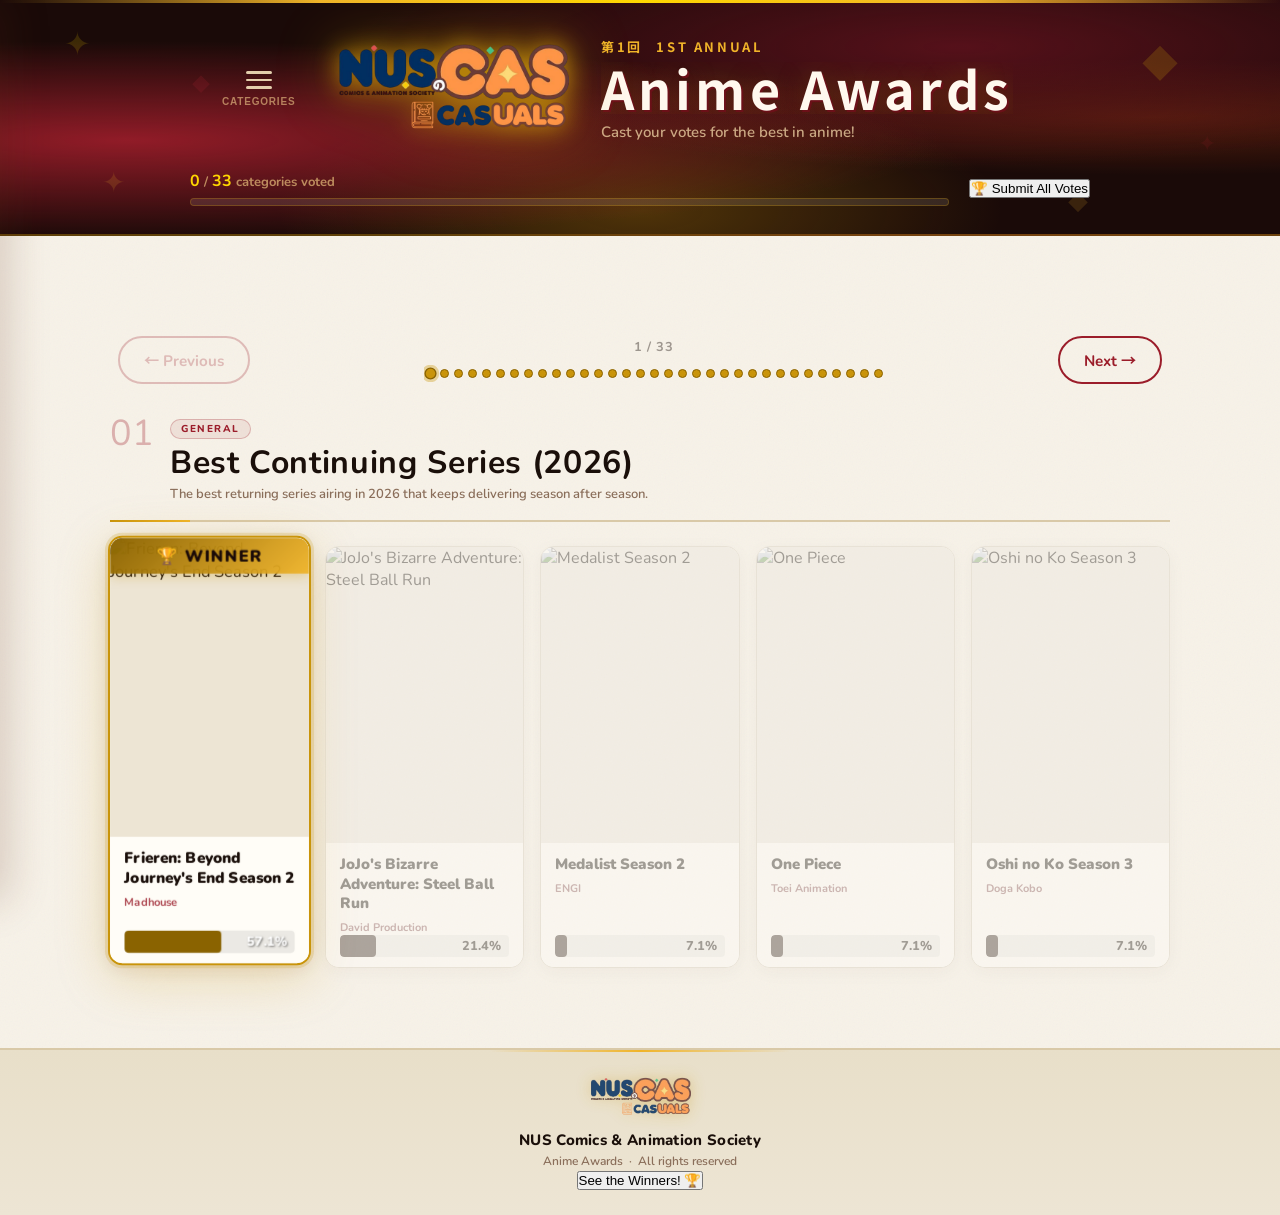
==== commit 166583a9: "Fix Ties" ====
--- a/index.html
+++ b/index.html
@@ -3,10 +3,11 @@
 <head>
   <meta charset="UTF-8" />
   <meta name="viewport" content="width=device-width, initial-scale=1.0" />
-  <title>NUS CAS Anime Awards — Ceremony</title>
+  <title>NUS CAS Anime Awards</title>
   <link rel="preconnect" href="https://fonts.googleapis.com">
   <link href="https://fonts.googleapis.com/css2?family=Bangers&family=Nunito:wght@400;600;700;800;900&family=Noto+Sans+JP:wght@400;700;900&display=swap" rel="stylesheet">
   <link rel="stylesheet" href="css/style.css" />
+  <link rel="shortcut icon" href="assets/images/nuscas_logo.ico" type="image/x-icon">
 </head>
 <body>
 
@@ -45,20 +46,23 @@
         <h1 class="site-title">
           <span class="title-line2">Anime Awards</span>
         </h1>
-        <p class="header-subtitle ceremony-badge">Awards Ceremony</p>
+        <p class="header-subtitle">Cast your votes for the best in anime!</p>
       </div>
     </div>
 
-    <!-- Ceremony progress bar -->
+    <!-- Vote All Button -->
     <div class="header-cta">
       <div class="voting-status-bar">
         <div class="progress-info">
-          <span id="categories-revealed">0</span> / <span id="categories-total">25</span> winners revealed
+          <span id="categories-voted">0</span> / <span id="categories-total">25</span> categories voted
         </div>
         <div class="progress-track">
-          <div class="progress-fill" id="reveal-progress-bar"></div>
+          <div class="progress-fill" id="vote-progress-bar"></div>
         </div>
       </div>
+      <button class="btn-submit-all" id="submit-all-btn" onclick="submitAllVotes()">
+        <span class="btn-icon">🏆</span> Submit All Votes
+      </button>
     </div>
   </header>
 
@@ -69,37 +73,63 @@
     </div>
   </main>
 
-  <!-- WINNER REVEAL OVERLAY -->
-  <div class="winner-overlay" id="winner-overlay">
-    <div class="winner-overlay-bg" id="winner-overlay-bg"></div>
-    <div class="confetti-container" id="confetti-container"></div>
-    <div class="winner-card" id="winner-card">
-      <div class="winner-trophy">🏆</div>
-      <div class="winner-category-label" id="winner-category-label"></div>
-      <div class="winner-name" id="winner-name"></div>
-      <div class="winner-secondary" id="winner-secondary"></div>
-      <img class="winner-image" id="winner-image" src="" alt="" />
-      <button class="winner-close-btn" onclick="closeWinnerOverlay()">Continue →</button>
+  <!-- SUBMISSION MODAL -->
+<div class="modal-overlay" id="submit-modal" style="display:none">
+    <div class="modal-box">
+      <button class="modal-close-x" onclick="closeModal()" aria-label="Close modal">&times;</button>
+      
+      <div class="modal-header">
+        <span class="modal-icon">🎌</span>
+        <h2>Confirm Your Votes</h2>
+      </div>
+      <div class="modal-body" id="modal-vote-summary">
+        </div>
+      <div class="modal-unvoted-warning" id="modal-unvoted" style="display:none">
+        <span>⚠️</span> <span id="unvoted-text"></span>
+      </div>
+      <div class="modal-actions">
+        <button class="btn-cancel" onclick="closeModal()">Go Back</button>
+        <button class="btn-confirm" id="confirm-submit-btn" onclick="confirmSubmit()">
+          <span>Submit Votes 🏆</span>
+        </button>
+      </div>
     </div>
   </div>
 
   <!-- SUCCESS TOAST -->
   <div class="toast" id="toast" style="display:none">
     <span class="toast-icon">✅</span>
-    <span id="toast-msg">Done!</span>
+    <span id="toast-msg">Vote submitted!</span>
   </div>
 
-  <footer class="site-footer">
-    <div class="footer-inner">
-      <img src="assets/logo-Photoroom.png" alt="NUSCAS Logo" class="footer-logo">
-      <div class="footer-text-wrap">
-        <div class="footer-name">NUS Comics & Animation Society</div>
-        <div class="footer-sub">Anime Awards &nbsp;·&nbsp; Awards Ceremony</div>
+  <!-- ALREADY VOTED MODAL -->
+  <div class="modal-overlay" id="voted-modal" style="display:none">
+    <div class="modal-box voted-modal-box">
+      <div class="voted-icon">🏆</div>
+      <h2>You've Already Voted!</h2>
+      <p>Your votes have been recorded. Results will be revealed at the award ceremony.</p>
+      <p class="voted-sub">Thank you for participating in the NUS CAS Anime Awards!</p>
+      <button class="btn-confirm" onclick="document.getElementById('voted-modal').style.display='none'">Close</button>
+    </div>
+  </div>
+
+<footer class="site-footer">
+  <div class="footer-inner">
+    <img src="assets/logo-Photoroom.png" alt="NUSCAS Logo" class="footer-logo">
+    <div class="footer-text-wrap">
+      <div class="footer-name">NUS Comics & Animation Society</div>
+      <div class="footer-sub">Anime Awards &nbsp;·&nbsp; All rights reserved</div>
+      
+      <div class="footer-action-row">
+        <button class="btn-winners-reveal" onclick="window.location.href='./winners/'">
+          <span class="btn-text">See the Winners!</span> <span class="btn-emoji">🏆</span>
+        </button>
       </div>
     </div>
-  </footer>
+  </div>
+</footer>
 
   <script src="js/data.js"></script>
   <script src="js/app.js"></script>
 </body>
-</html>+</html>
--- a/css/style.css
+++ b/css/style.css
@@ -946,6 +946,13 @@
 .page-dot.voted  { background: var(--gold); border-color: var(--gold-dark); }
 .page-dot.voted.active { background: var(--gold); border-color: var(--gold-dark); box-shadow: 0 0 0 2px rgba(201,148,10,0.35); }
 
+/* Hide page dots on mobile devices */
+@media (max-width: 768px) {
+  .page-dots {
+    display: none;
+  }
+}
+
 @media (max-width: 480px) {
   .btn-page { padding: 0.55rem 1rem; font-size: 0.85rem; }
 }
@@ -1115,4 +1122,51 @@
   .winner-card { padding: 28px 24px; }
   .winner-name { font-size: 26px; }
   .btn-reveal { font-size: 18px; padding: 12px 32px; }
+}
+
+/* ── VOTE DISTRIBUTION BARS ───────────────────────────────── */
+.vote-distribution {
+  margin-top: auto; 
+  /* Using a darker background for the track to make it pop against the cream card */
+  background: rgba(0, 0, 0, 0.08); 
+  border-radius: 4px;
+  height: 22px;
+  position: relative;
+  overflow: hidden;
+  display: flex;
+  align-items: center;
+}
+
+.vote-bar {
+  height: 100%;
+  /* Darkened the "loser" bar to a deep charcoal/burgundy mix for better visibility */
+  background: #3d2418; 
+  border-radius: 4px;
+  animation: loadBar 1s ease-out forwards;
+  transform-origin: left;
+}
+
+.card-winner .vote-bar {
+  background: var(--gold-dark); /* Using your existing gold-dark variable */
+}
+
+.vote-text {
+  position: absolute;
+  right: 8px;
+  font-size: 0.8rem;
+  font-weight: 800;
+  /* Default text color for non-winners (dark contrast) */
+  color: var(--ink); 
+  z-index: 2;
+}
+
+/* Specific text color for winners so it stays white against the dark gold bar */
+.card-winner .vote-text {
+  color: #ffffff;
+  text-shadow: 1px 1px 2px rgba(0, 0, 0, 0.5);
+}
+
+@keyframes loadBar {
+  from { transform: scaleX(0); }
+  to { transform: scaleX(1); }
 }
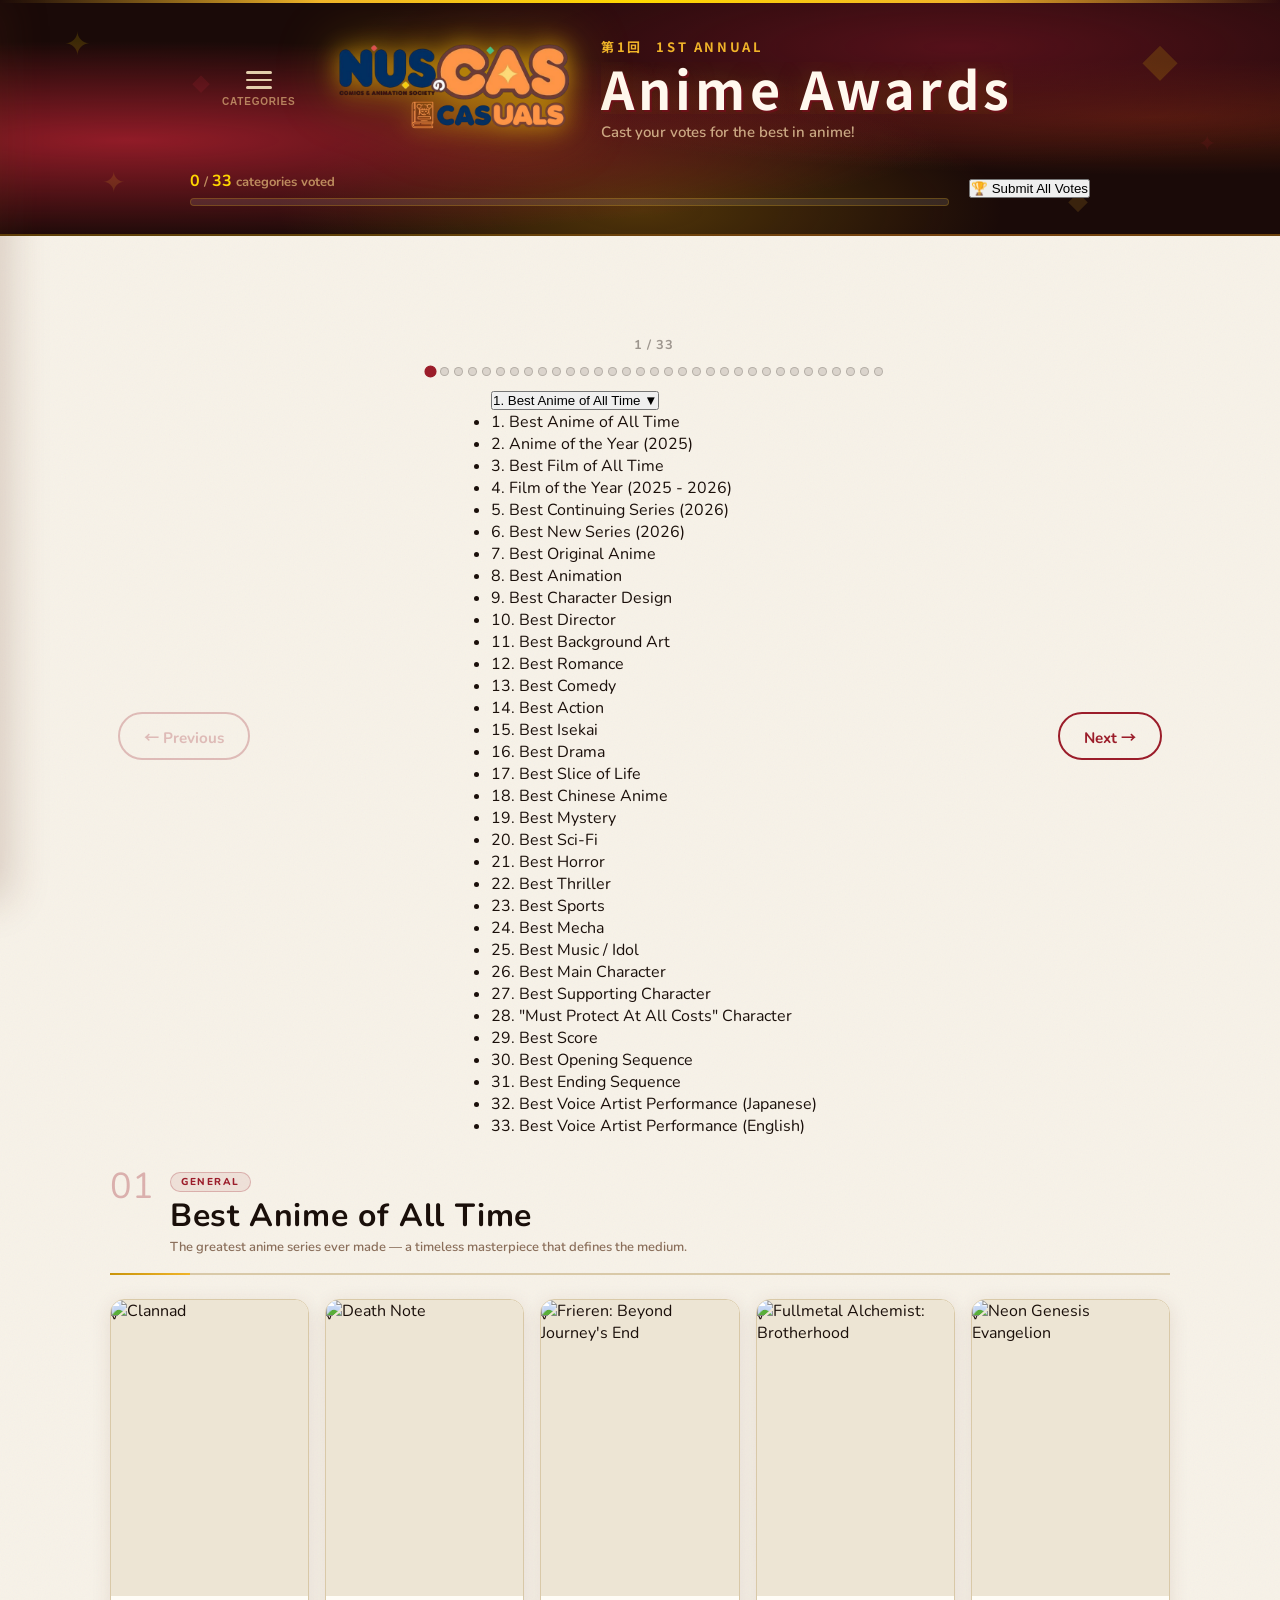
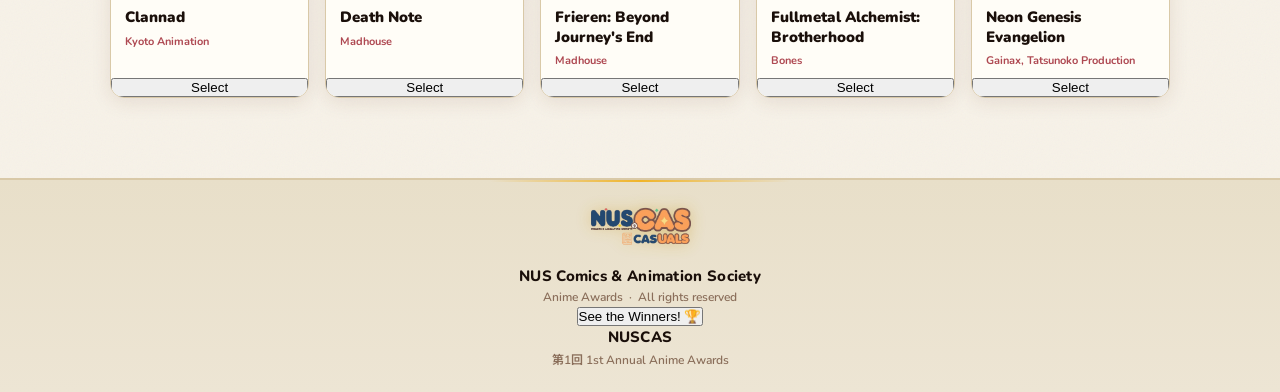
==== commit 35d14859: "Fix ties" ====
--- a/index.html
+++ b/index.html
@@ -3,11 +3,12 @@
 <head>
   <meta charset="UTF-8" />
   <meta name="viewport" content="width=device-width, initial-scale=1.0" />
-  <title>NUS CAS Anime Awards</title>
+  <title>NUSCAS Anime Awards</title>
   <link rel="preconnect" href="https://fonts.googleapis.com">
   <link href="https://fonts.googleapis.com/css2?family=Bangers&family=Nunito:wght@400;600;700;800;900&family=Noto+Sans+JP:wght@400;700;900&display=swap" rel="stylesheet">
   <link rel="stylesheet" href="css/style.css" />
   <link rel="shortcut icon" href="assets/images/nuscas_logo.ico" type="image/x-icon">
+  <link rel="icon" type="image/png" href="assets/images/nuscas_logo.ico">
 </head>
 <body>
 
@@ -115,7 +116,9 @@
 
 <footer class="site-footer">
   <div class="footer-inner">
-    <img src="assets/logo-Photoroom.png" alt="NUSCAS Logo" class="footer-logo">
+    <a href="https://nuscas.com/" target="_blank" rel="noopener noreferrer">
+      <img src="assets/logo-Photoroom.png" alt="NUSCAS Logo" class="footer-logo">
+    </a>
     <div class="footer-text-wrap">
       <div class="footer-name">NUS Comics & Animation Society</div>
       <div class="footer-sub">Anime Awards &nbsp;·&nbsp; All rights reserved</div>
@@ -125,6 +128,8 @@
           <span class="btn-text">See the Winners!</span> <span class="btn-emoji">🏆</span>
         </button>
       </div>
+      <span class="footer-name">NUSCAS</span>
+      <span class="footer-sub">第1回 1st Annual Anime Awards</span>
     </div>
   </div>
 </footer>
